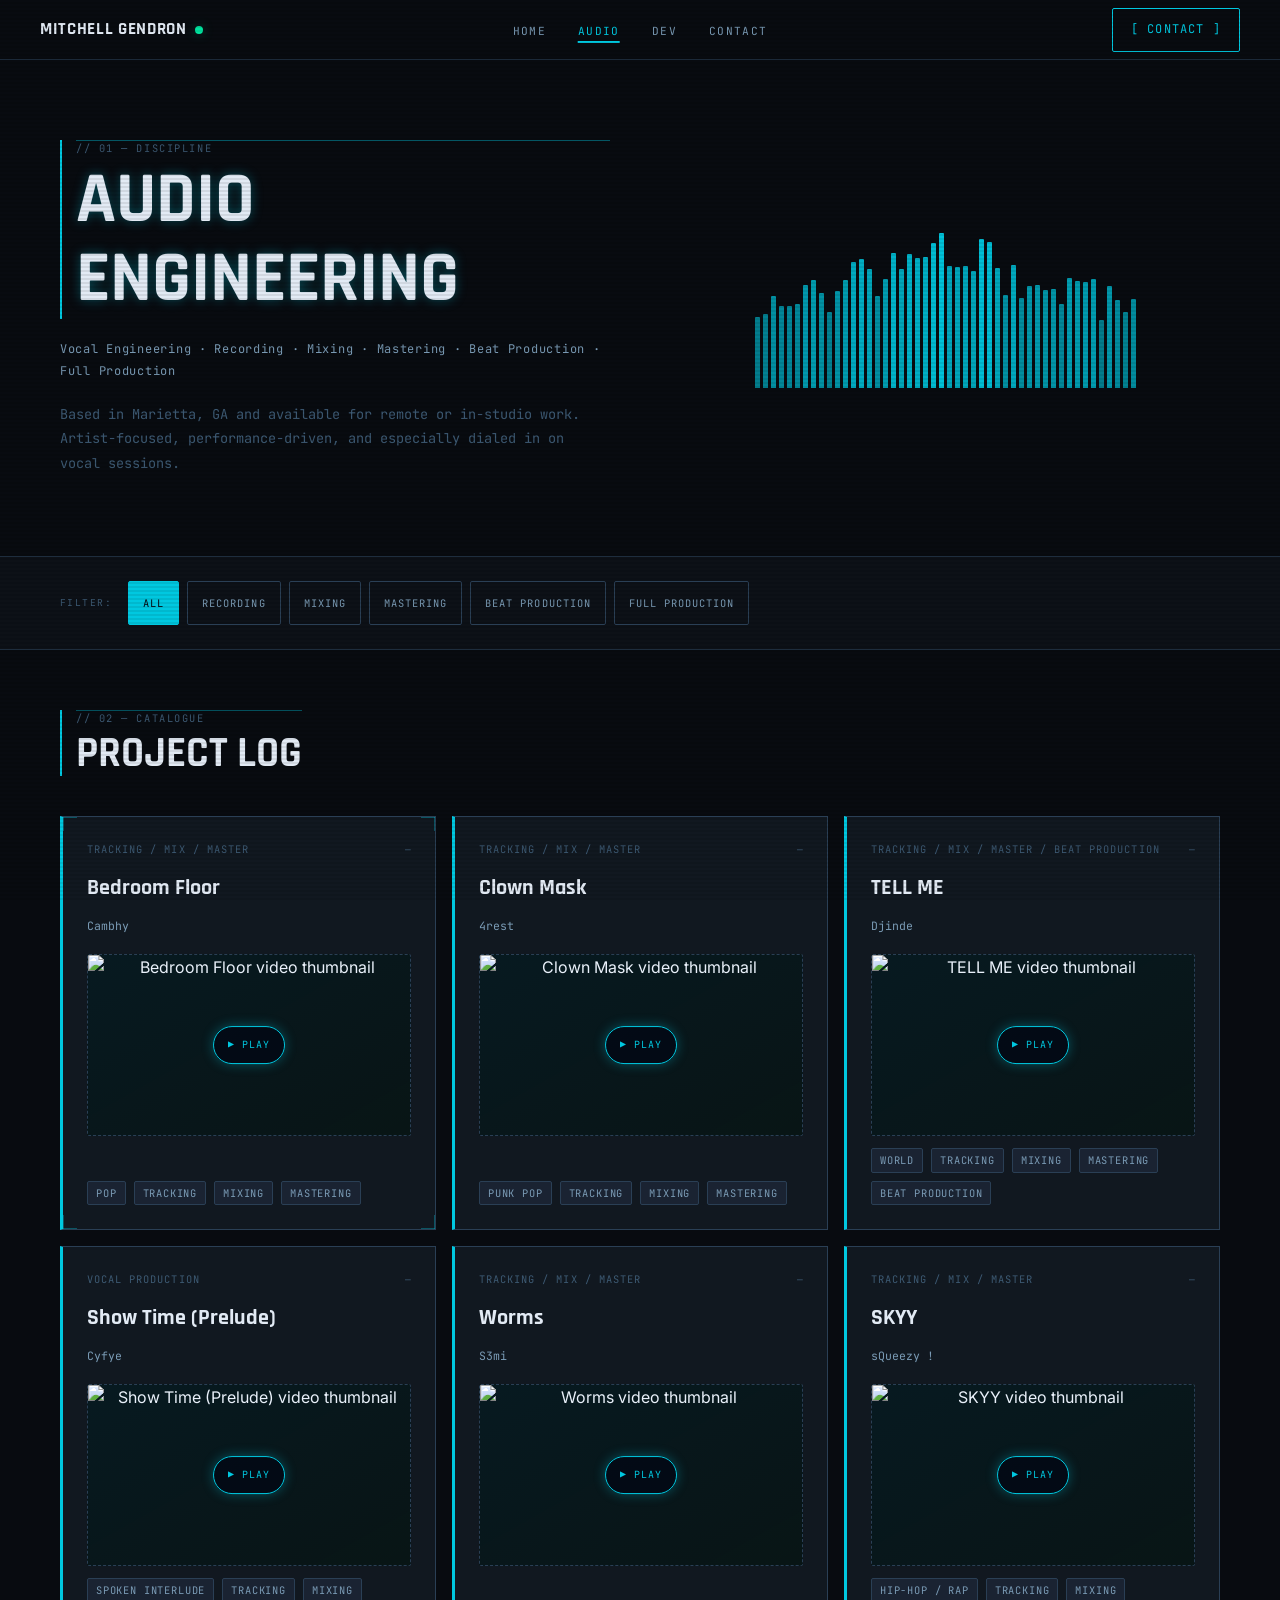
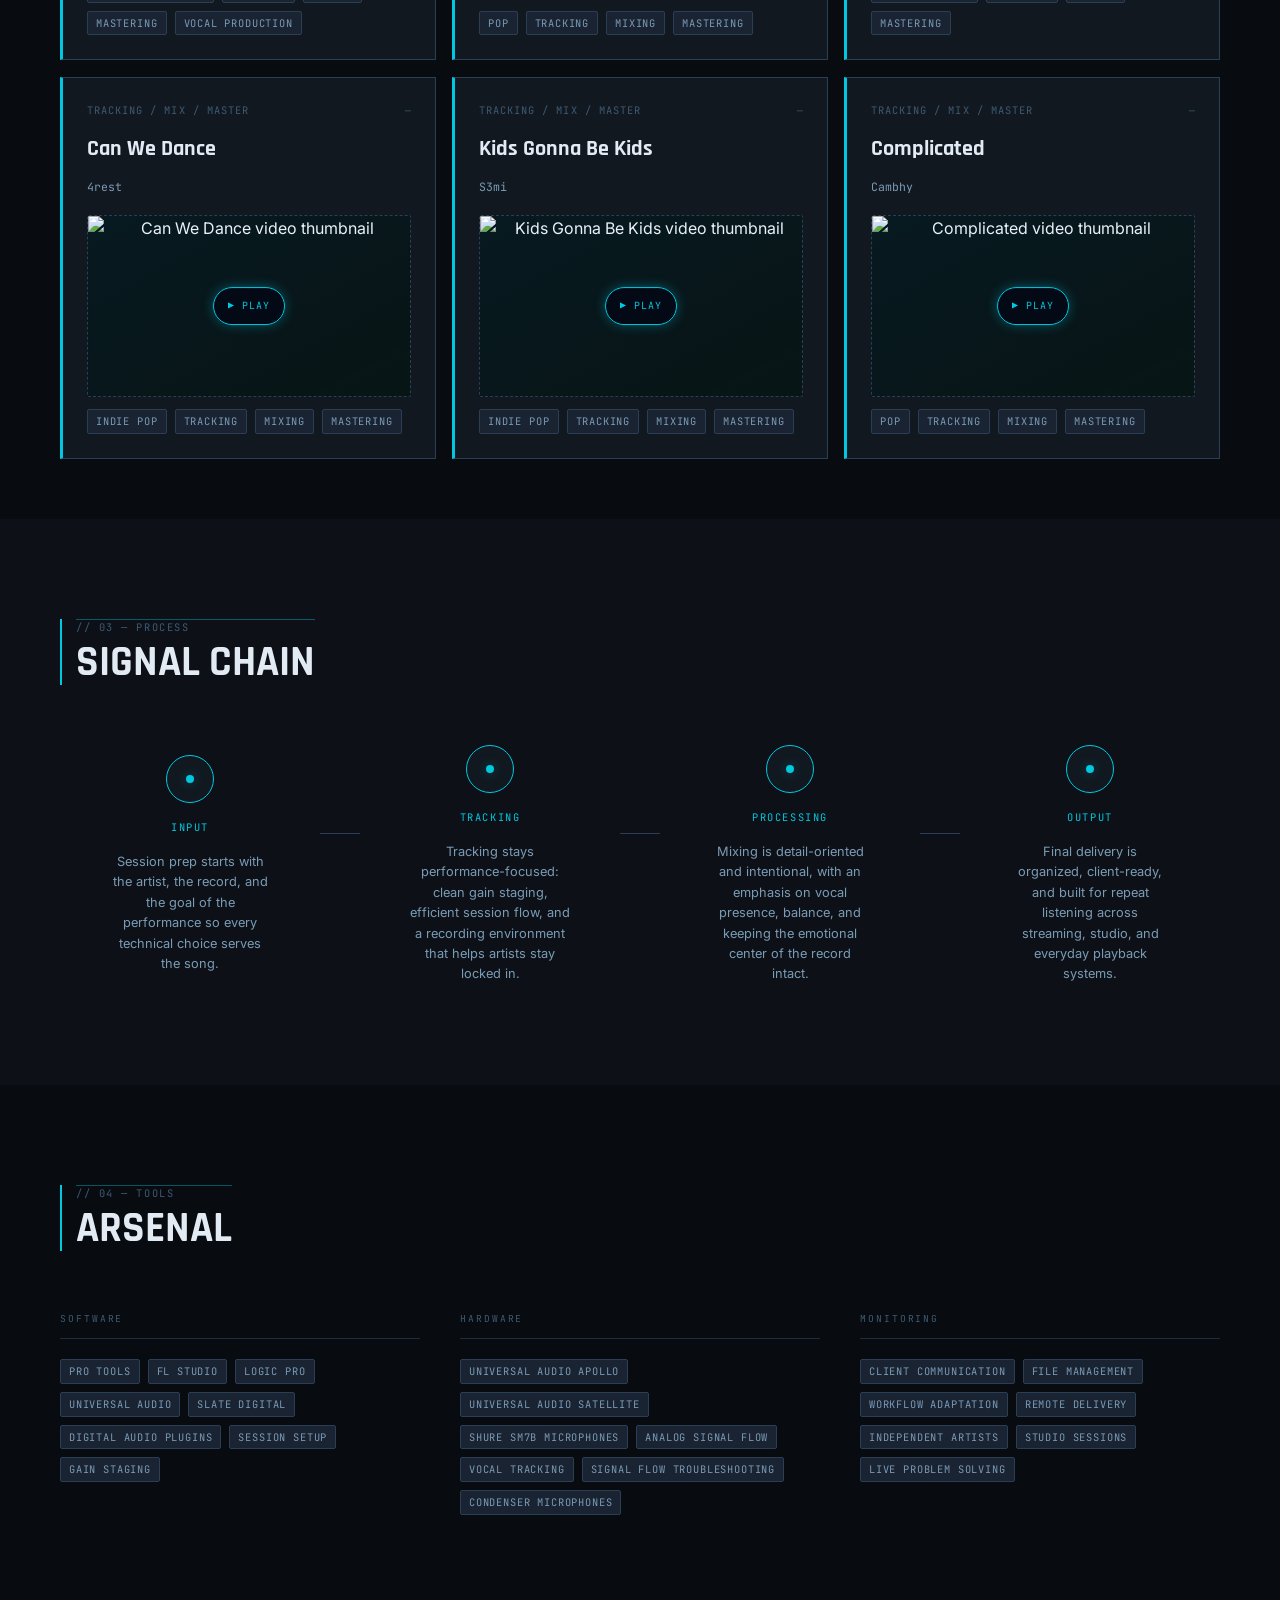
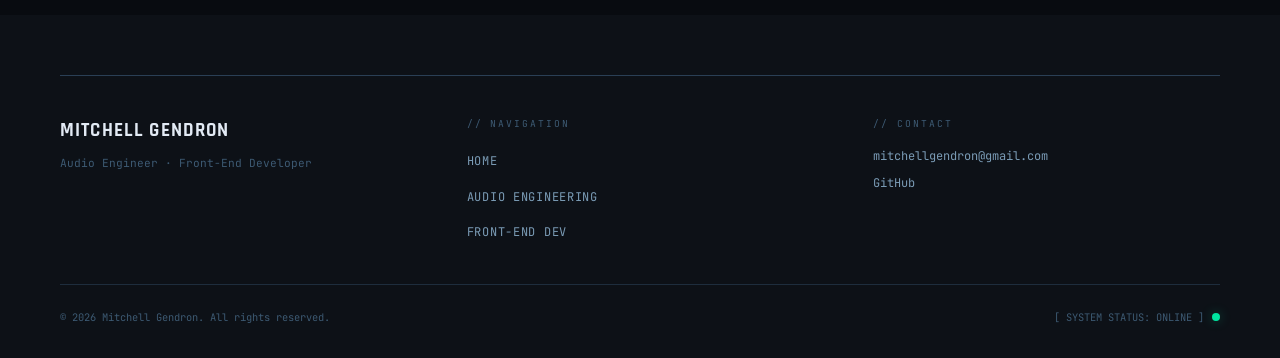
==== audio.html @ dd568cb3 "Add files via upload" ====
<!DOCTYPE html>
<html lang="en">
<head>
  <meta charset="UTF-8" />
  <meta name="viewport" content="width=device-width, initial-scale=1.0" />
  <meta name="description" content="Audio engineering work by Mitchell Gendron — vocal engineering, recording, mixing, mastering, beat production, and full production from Marietta, GA and remote." />
  <title>Audio Engineering — Mitchell Gendron</title>

  <link rel="icon" type="image/svg+xml" href="favicon.svg">
  <link rel="stylesheet" href="css/tokens.css" />
  <link rel="stylesheet" href="css/fx.css" />
  <link rel="stylesheet" href="css/motion.css" />
  <link rel="stylesheet" href="css/nav.css" />
  <link rel="stylesheet" href="css/audio.css" />
</head>
<body class="scanlines">

  <!-- =============================================
       NAVIGATION
  ============================================== -->
  <header>
    <nav class="site-nav" aria-label="Primary navigation">
      <a href="index.html" class="nav__brand" aria-label="Home">
        <span class="nav__brand-name">Mitchell Gendron</span>
        <span class="status-dot" aria-hidden="true"></span>
      </a>

      <ul class="nav__links" role="list">
        <li><a href="index.html">Home</a></li>
        <li><a href="audio.html">Audio</a></li>
        <li><a href="web.html">Dev</a></li>
        <li><a href="index.html#contact">Contact</a></li>
      </ul>

      <div class="nav__cta">
        <a href="index.html#contact" class="btn" aria-label="Contact me">[ Contact ]</a>
      </div>

      <button
        class="nav__hamburger"
        aria-label="Open navigation menu"
        aria-expanded="false"
        aria-controls="mobile-nav"
      >
        <span aria-hidden="true"></span>
        <span aria-hidden="true"></span>
        <span aria-hidden="true"></span>
      </button>
    </nav>

    <nav class="nav__mobile-overlay" id="mobile-nav" aria-label="Mobile navigation">
      <ul role="list">
        <li><a href="index.html">Home</a></li>
        <li><a href="audio.html">Audio</a></li>
        <li><a href="web.html">Dev</a></li>
        <li><a href="index.html#contact">Contact</a></li>
      </ul>
      <a href="index.html#contact" class="btn">[ Contact ]</a>
    </nav>
  </header>

  <main>
    <!-- =============================================
         PAGE HERO
    ============================================== -->
    <section class="audio-hero" aria-label="Audio Engineering page hero">
      <div class="audio-hero__title-block">
        <div class="hud-header reveal reveal--up">
          <span class="hud-header__label">// 01 — Discipline</span>
          <h1 class="hud-header__title glow-text" style="font-size: clamp(2.2rem, 6vw, 4.5rem);">AUDIO<br />ENGINEERING</h1>
        </div>
        <p class="audio-hero__subtitle reveal reveal--up">
          Vocal Engineering · Recording · Mixing · Mastering · Beat Production · Full Production
        </p>
        <p class="reveal reveal--up" style="font-size:0.85rem;color:var(--text-muted);font-family:var(--font-mono);line-height:1.8;">
          Based in Marietta, GA and available for remote or in-studio work.<br />
          Artist-focused, performance-driven, and especially dialed in on vocal sessions.
        </p>
      </div>

      <!-- Frequency spectrum visualization -->
      <div class="audio-hero__spectrum" aria-hidden="true" id="spectrum" role="presentation"></div>
    </section>

    <!-- =============================================
         FILTER BAR
    ============================================== -->
    <div class="filter-bar" role="toolbar" aria-label="Filter projects by category">
      <span class="filter-bar__label">Filter:</span>
      <button class="filter-btn active" data-filter="all" aria-pressed="true">All</button>
      <button class="filter-btn" data-filter="recording" aria-pressed="false">Recording</button>
      <button class="filter-btn" data-filter="mixing" aria-pressed="false">Mixing</button>
      <button class="filter-btn" data-filter="mastering" aria-pressed="false">Mastering</button>
      <button class="filter-btn" data-filter="beat-production" aria-pressed="false">Beat Production</button>
      <button class="filter-btn" data-filter="full-production" aria-pressed="false">Full Production</button>
    </div>

    <!-- =============================================
         PROJECT GRID
    ============================================== -->
    <section class="project-section" aria-labelledby="projects-heading">
      <div class="hud-header reveal reveal--up">
        <span class="hud-header__label">// 02 — Catalogue</span>
        <h2 class="hud-header__title" id="projects-heading" style="font-size: clamp(1.6rem, 4vw, 2.6rem);">PROJECT LOG</h2>
      </div>

      <div class="project-grid stagger" data-stagger-step="60" id="project-grid" aria-label="Projects">

        <article class="project-card bracket-corner reveal reveal--up" data-category="mixing" aria-label="Project: Bedroom Floor — tracking, mixing, mastering">
          <div class="project-card__top-row">
            <span class="project-card__title-mono">Tracking / Mix / Master</span>
            <span class="project-card__year">—</span>
          </div>
          <h3 class="project-card__name">Bedroom Floor</h3>
          <p style="font-family:var(--font-mono);font-size:0.72rem;color:var(--text-secondary);">Cambhy</p>
          <div class="project-card__embed" data-youtube-url="https://www.youtube.com/watch?v=BT-D-BBEozI&list=RDBT-D-BBEozI&start_radio=1">
            <div class="project-card__embed-frame" role="group" aria-label="YouTube embed placeholder for Bedroom Floor">
              <span class="project-card__embed-icon" aria-hidden="true">▶</span>
              <span class="project-card__embed-label">YouTube Embed Placeholder</span>
            </div>
          </div>
          <div class="project-card__bottom-row">
            <span class="badge">Pop</span>
            <span class="badge">Tracking</span>
            <span class="badge">Mixing</span>
            <span class="badge">Mastering</span>
          </div>
        </article>

        <article class="project-card reveal reveal--up" data-category="mixing" aria-label="Project: Clown Mask — tracking, mixing, mastering">
          <div class="project-card__top-row">
            <span class="project-card__title-mono">Tracking / Mix / Master</span>
            <span class="project-card__year">—</span>
          </div>
          <h3 class="project-card__name">Clown Mask</h3>
          <p style="font-family:var(--font-mono);font-size:0.72rem;color:var(--text-secondary);">4rest</p>
          <div class="project-card__embed" data-youtube-url="https://youtu.be/8PG-VkHTd0s?si=5f-7kbuw2nGzImSF">
            <div class="project-card__embed-frame" role="group" aria-label="YouTube embed placeholder for Clown Mask">
              <span class="project-card__embed-icon" aria-hidden="true">▶</span>
              <span class="project-card__embed-label">YouTube Embed Placeholder</span>
            </div>
          </div>
          <div class="project-card__bottom-row">
            <span class="badge">Punk Pop</span>
            <span class="badge">Tracking</span>
            <span class="badge">Mixing</span>
            <span class="badge">Mastering</span>
          </div>
        </article>

        <article class="project-card reveal reveal--up" data-category="beat-production" aria-label="Project: TELL ME — tracking, mixing, mastering, beat production">
          <div class="project-card__top-row">
            <span class="project-card__title-mono">Tracking / Mix / Master / Beat Production</span>
            <span class="project-card__year">—</span>
          </div>
          <h3 class="project-card__name">TELL ME</h3>
          <p style="font-family:var(--font-mono);font-size:0.72rem;color:var(--text-secondary);">Djinde</p>
          <div class="project-card__embed" data-youtube-url="https://www.youtube.com/watch?v=uaeCeXBSAOw&list=RDuaeCeXBSAOw&start_radio=1">
            <div class="project-card__embed-frame" role="group" aria-label="YouTube embed placeholder for TELL ME">
              <span class="project-card__embed-icon" aria-hidden="true">▶</span>
              <span class="project-card__embed-label">YouTube Embed Placeholder</span>
            </div>
          </div>
          <div class="project-card__bottom-row">
            <span class="badge">World</span>
            <span class="badge">Tracking</span>
            <span class="badge">Mixing</span>
            <span class="badge">Mastering</span>
            <span class="badge">Beat Production</span>
          </div>
        </article>

        <article class="project-card reveal reveal--up" data-category="full-production" aria-label="Project: Show Time (Prelude) — tracking, mixing, mastering, vocal production">
          <div class="project-card__top-row">
            <span class="project-card__title-mono">Vocal Production</span>
            <span class="project-card__year">—</span>
          </div>
          <h3 class="project-card__name">Show Time (Prelude)</h3>
          <p style="font-family:var(--font-mono);font-size:0.72rem;color:var(--text-secondary);">Cyfye</p>
          <div class="project-card__embed" data-youtube-url="https://www.youtube.com/watch?v=bdwxkup7JZw&list=RDbdwxkup7JZw&start_radio=1">
            <div class="project-card__embed-frame" role="group" aria-label="YouTube embed placeholder for Show Time Prelude">
              <span class="project-card__embed-icon" aria-hidden="true">▶</span>
              <span class="project-card__embed-label">YouTube Embed Placeholder</span>
            </div>
          </div>
          <div class="project-card__bottom-row">
            <span class="badge">Spoken Interlude</span>
            <span class="badge">Tracking</span>
            <span class="badge">Mixing</span>
            <span class="badge">Mastering</span>
            <span class="badge">Vocal Production</span>
          </div>
        </article>

        <article class="project-card reveal reveal--up" data-category="mixing" aria-label="Project: Worms — tracking, mixing, mastering">
          <div class="project-card__top-row">
            <span class="project-card__title-mono">Tracking / Mix / Master</span>
            <span class="project-card__year">—</span>
          </div>
          <h3 class="project-card__name">Worms</h3>
          <p style="font-family:var(--font-mono);font-size:0.72rem;color:var(--text-secondary);">S3mi</p>
          <div class="project-card__embed" data-youtube-url="https://www.youtube.com/watch?v=NNjHi8hMfSQ&list=RDNNjHi8hMfSQ&start_radio=1">
            <div class="project-card__embed-frame" role="group" aria-label="YouTube embed placeholder for Worms">
              <span class="project-card__embed-icon" aria-hidden="true">▶</span>
              <span class="project-card__embed-label">YouTube Embed Placeholder</span>
            </div>
          </div>
          <div class="project-card__bottom-row">
            <span class="badge">Pop</span>
            <span class="badge">Tracking</span>
            <span class="badge">Mixing</span>
            <span class="badge">Mastering</span>
          </div>
        </article>

        <article class="project-card reveal reveal--up" data-category="mixing" aria-label="Project: Joe Budden — tracking, mixing, mastering">
          <div class="project-card__top-row">
            <span class="project-card__title-mono">Tracking / Mix / Master</span>
            <span class="project-card__year">—</span>
          </div>
          <h3 class="project-card__name">SKYY</h3>
          <p style="font-family:var(--font-mono);font-size:0.72rem;color:var(--text-secondary);">sQueezy !</p>
          <div class="project-card__embed" data-youtube-url="https://www.youtube.com/watch?v=qmr47amtze0&list=OLAK5uy_mx8_axF74Ww3CP3eIbiUUSiQOsk5a7Dls&index=4">
            <div class="project-card__embed-frame" role="group" aria-label="YouTube embed placeholder for SKYY">
              <span class="project-card__embed-icon" aria-hidden="true">▶</span>
              <span class="project-card__embed-label">YouTube Embed Placeholder</span>
            </div>
          </div>
          <div class="project-card__bottom-row">
            <span class="badge">Hip-Hop / Rap</span>
            <span class="badge">Tracking</span>
            <span class="badge">Mixing</span>
            <span class="badge">Mastering</span>
          </div>
        </article>

        <article class="project-card reveal reveal--up" data-category="mixing" aria-label="Project: Can We Dance — tracking, mixing, mastering">
          <div class="project-card__top-row">
            <span class="project-card__title-mono">Tracking / Mix / Master</span>
            <span class="project-card__year">—</span>
          </div>
          <h3 class="project-card__name">Can We Dance</h3>
          <p style="font-family:var(--font-mono);font-size:0.72rem;color:var(--text-secondary);">4rest</p>
          <div class="project-card__embed" data-youtube-url="https://youtu.be/M1wGhV6OvoA?si=-p-9b0iOsPYb4L4g">
            <div class="project-card__embed-frame" role="group" aria-label="YouTube embed placeholder for Can We Dance">
              <span class="project-card__embed-icon" aria-hidden="true">▶</span>
              <span class="project-card__embed-label">YouTube Embed Placeholder</span>
            </div>
          </div>
          <div class="project-card__bottom-row">
            <span class="badge">Indie Pop</span>
            <span class="badge">Tracking</span>
            <span class="badge">Mixing</span>
            <span class="badge">Mastering</span>
          </div>
        </article>

        <article class="project-card reveal reveal--up" data-category="mixing" aria-label="Project: Kids Gonna Be Kids — tracking, mixing, mastering">
          <div class="project-card__top-row">
            <span class="project-card__title-mono">Tracking / Mix / Master</span>
            <span class="project-card__year">—</span>
          </div>
          <h3 class="project-card__name">Kids Gonna Be Kids</h3>
          <p style="font-family:var(--font-mono);font-size:0.72rem;color:var(--text-secondary);">S3mi</p>
          <div class="project-card__embed" data-youtube-url="https://www.youtube.com/watch?v=ivVa-pURP94&list=RDivVa-pURP94&start_radio=1">
            <div class="project-card__embed-frame" role="group" aria-label="YouTube embed placeholder for Kids Gonna Be Kids">
              <span class="project-card__embed-icon" aria-hidden="true">▶</span>
              <span class="project-card__embed-label">YouTube Embed Placeholder</span>
            </div>
          </div>
          <div class="project-card__bottom-row">
            <span class="badge">Indie Pop</span>
            <span class="badge">Tracking</span>
            <span class="badge">Mixing</span>
            <span class="badge">Mastering</span>
          </div>
        </article>

        <article class="project-card reveal reveal--up" data-category="mixing" aria-label="Project: Complicated — tracking, mixing, mastering">
          <div class="project-card__top-row">
            <span class="project-card__title-mono">Tracking / Mix / Master</span>
            <span class="project-card__year">—</span>
          </div>
          <h3 class="project-card__name">Complicated</h3>
          <p style="font-family:var(--font-mono);font-size:0.72rem;color:var(--text-secondary);">Cambhy</p>
          <div class="project-card__embed" data-youtube-url="https://www.youtube.com/watch?v=R79PnatQwzs&list=RDR79PnatQwzs&start_radio=1">
            <div class="project-card__embed-frame" role="group" aria-label="YouTube embed placeholder for Complicated">
              <span class="project-card__embed-icon" aria-hidden="true">▶</span>
              <span class="project-card__embed-label">YouTube Embed Placeholder</span>
            </div>
          </div>
          <div class="project-card__bottom-row">
            <span class="badge">Pop</span>
            <span class="badge">Tracking</span>
            <span class="badge">Mixing</span>
            <span class="badge">Mastering</span>
          </div>
        </article>

      </div>
    </section>

    <!-- =============================================
         SIGNAL CHAIN PROCESS
    ============================================== -->
    <section class="signal-chain" aria-labelledby="signal-heading">
      <div class="hud-header reveal reveal--up">
        <span class="hud-header__label">// 03 — Process</span>
        <h2 class="hud-header__title" id="signal-heading" style="font-size: clamp(1.6rem, 4vw, 2.6rem);">SIGNAL CHAIN</h2>
      </div>

      <div class="signal-flow stagger" data-stagger-step="100" role="list" aria-label="Engineering process steps">

        <div class="signal-node reveal reveal--up" role="listitem" aria-label="Step 1: Input">
          <div class="signal-node__dot" aria-hidden="true"></div>
          <p class="signal-node__label">Input</p>
          <p class="signal-node__desc">Session prep starts with the artist, the record, and the goal of the performance so every technical choice serves the song.</p>
        </div>

        <div class="signal-connector" aria-hidden="true"></div>

        <div class="signal-node reveal reveal--up" role="listitem" aria-label="Step 2: Tracking">
          <div class="signal-node__dot" aria-hidden="true"></div>
          <p class="signal-node__label">Tracking</p>
          <p class="signal-node__desc">Tracking stays performance-focused: clean gain staging, efficient session flow, and a recording environment that helps artists stay locked in.</p>
        </div>

        <div class="signal-connector" aria-hidden="true"></div>

        <div class="signal-node reveal reveal--up" role="listitem" aria-label="Step 3: Processing">
          <div class="signal-node__dot" aria-hidden="true"></div>
          <p class="signal-node__label">Processing</p>
          <p class="signal-node__desc">Mixing is detail-oriented and intentional, with an emphasis on vocal presence, balance, and keeping the emotional center of the record intact.</p>
        </div>

        <div class="signal-connector" aria-hidden="true"></div>

        <div class="signal-node reveal reveal--up" role="listitem" aria-label="Step 4: Output">
          <div class="signal-node__dot" aria-hidden="true"></div>
          <p class="signal-node__label">Output</p>
          <p class="signal-node__desc">Final delivery is organized, client-ready, and built for repeat listening across streaming, studio, and everyday playback systems.</p>
        </div>

      </div>
    </section>

    <!-- =============================================
         ARSENAL
    ============================================== -->
    <section class="arsenal grid-bg" aria-labelledby="arsenal-heading">
      <div class="hud-header reveal reveal--up">
        <span class="hud-header__label">// 04 — Tools</span>
        <h2 class="hud-header__title" id="arsenal-heading" style="font-size: clamp(1.6rem, 4vw, 2.6rem);">ARSENAL</h2>
      </div>

      <div class="arsenal__grid stagger" data-stagger-step="80">

        <div class="reveal reveal--up">
          <p class="arsenal__col-label">Software</p>
          <div class="arsenal__tags">
            <span class="badge">Pro Tools</span>
            <span class="badge">FL Studio</span>
            <span class="badge">Logic Pro</span>
            <span class="badge">Universal Audio</span>
            <span class="badge">Slate Digital</span>
            <span class="badge">Digital Audio Plugins</span>
            <span class="badge">Session Setup</span>
            <span class="badge">Gain Staging</span>
          </div>
        </div>

        <div class="reveal reveal--up">
          <p class="arsenal__col-label">Hardware</p>
          <div class="arsenal__tags">
            <span class="badge">Universal Audio Apollo</span>
            <span class="badge">Universal Audio Satellite</span>
            <span class="badge">Shure SM7b Microphones</span>
            <span class="badge">Analog Signal Flow</span>
            <span class="badge">Vocal Tracking</span>
            <span class="badge">Signal Flow Troubleshooting</span>
            <span class="badge">Condenser Microphones</span>
          </div>
        </div>

        <div class="reveal reveal--up">
          <p class="arsenal__col-label">Monitoring</p>
          <div class="arsenal__tags">
            <span class="badge">Client Communication</span>
            <span class="badge">File Management</span>
            <span class="badge">Workflow Adaptation</span>
            <span class="badge">Remote Delivery</span>
            <span class="badge">Independent Artists</span>
            <span class="badge">Studio Sessions</span>
            <span class="badge">Live Problem Solving</span>
          </div>
        </div>

      </div>
    </section>

    <!-- Footer -->
    <footer class="site-footer" aria-label="Site footer">
      <div class="data-line" role="separator" aria-hidden="true"></div>
      <div class="footer__grid" style="display:grid;grid-template-columns:1fr 1fr 1fr;gap:60px;margin:40px 0;">
        <div>
          <p class="footer__brand-name">Mitchell Gendron</p>
          <p class="footer__tagline">Audio Engineer · Front-End Developer</p>
        </div>
        <nav aria-label="Footer navigation">
          <p class="footer__nav-label">// Navigation</p>
          <ul class="footer__nav-links" role="list">
            <li><a href="index.html">Home</a></li>
            <li><a href="audio.html">Audio Engineering</a></li>
            <li><a href="web.html">Front-End Dev</a></li>
          </ul>
        </nav>
        <div>
          <p class="footer__contact-label">// Contact</p>
          <div class="footer__social-links">
            <a href="mailto:mitchellgendron@gmail.com" aria-label="Send email">mitchellgendron@gmail.com</a>
            <a href="https://github.com/yourusername" target="_blank" rel="noopener noreferrer" aria-label="GitHub (opens in new tab)">GitHub</a>
          </div>
        </div>
      </div>
      <div class="footer__bottom">
        <p class="footer__copy">&copy; 2026 Mitchell Gendron. All rights reserved.</p>
        <div class="footer__system-status">
          <span>[ SYSTEM STATUS: ONLINE ]</span>
          <span class="status-dot" aria-label="System online"></span>
        </div>
      </div>
    </footer>

  </main>

  <style>
    .sr-only{position:absolute;width:1px;height:1px;padding:0;margin:-1px;overflow:hidden;clip:rect(0,0,0,0);white-space:nowrap;border:0}
    /* Reuse footer styles from index */
    .site-footer{background:var(--bg-secondary);padding:60px 60px 32px;}
    .footer__brand-name{font-family:var(--font-display);font-weight:700;font-size:1.2rem;text-transform:uppercase;letter-spacing:.06em;color:var(--text-primary);margin-bottom:8px;}
    .footer__tagline{font-family:var(--font-mono);font-size:.7rem;color:var(--text-muted);}
    .footer__nav-label,.footer__contact-label{font-family:var(--font-mono);font-size:.6rem;letter-spacing:.2em;text-transform:uppercase;color:var(--text-muted);margin-bottom:16px;}
    .footer__nav-links{list-style:none;display:flex;flex-direction:column;gap:10px;}
    .footer__nav-links a{font-family:var(--font-mono);font-size:.75rem;letter-spacing:.06em;text-transform:uppercase;color:var(--text-secondary);text-decoration:none;transition:color var(--transition-fast);}
    .footer__nav-links a:hover{color:var(--accent-cyan);}
    .footer__social-links{display:flex;flex-direction:column;gap:8px;}
    .footer__social-links a{font-family:var(--font-mono);font-size:.75rem;color:var(--text-secondary);text-decoration:none;transition:color var(--transition-fast);}
    .footer__social-links a:hover{color:var(--accent-cyan);}
    .footer__bottom{display:flex;align-items:center;justify-content:space-between;padding-top:24px;border-top:1px solid var(--border-subtle);}
    .footer__copy{font-family:var(--font-mono);font-size:.65rem;color:var(--text-muted);}
    .footer__system-status{display:flex;align-items:center;gap:8px;font-family:var(--font-mono);font-size:.65rem;color:var(--text-muted);}
    @media(max-width:768px){.site-footer{padding:40px 20px 24px;}.footer__grid{grid-template-columns:1fr!important;gap:32px!important;}}
  </style>

  <script src="js/main.js"></script>
  <script src="js/audio-page.js"></script>
</body>
</html>
---- css/tokens.css ----
@import url('https://fonts.googleapis.com/css2?family=Rajdhani:wght@400;600;700&family=Inter:wght@400;500&family=JetBrains+Mono:wght@400;500&display=swap');

:root {
  /* Backgrounds */
  --bg-primary:     #080b10;
  --bg-secondary:   #0d1117;
  --bg-surface:     #111820;
  --bg-elevated:    #1a2332;

  /* Borders */
  --border-subtle:  #1e2d3d;
  --border-mid:     #2a3f55;
  --border-active:  #3d6b8c;

  /* Text */
  --text-primary:   #e2eaf4;
  --text-secondary: #7a9bb5;
  --text-muted:     #3d5a73;

  /* Accents */
  --accent-cyan:    #00c8e0;
  --accent-green:   #00e5a0;
  --accent-amber:   #f5a623;
  --accent-red:     #e05555;

  /* Glows */
  --glow-cyan:      0 0 12px rgba(0, 200, 224, 0.35);
  --glow-green:     0 0 12px rgba(0, 229, 160, 0.3);
  --glow-amber:     0 0 10px rgba(245, 166, 35, 0.3);

  /* Typography */
  --font-display:   'Rajdhani', sans-serif;
  --font-body:      'Inter', sans-serif;
  --font-mono:      'JetBrains Mono', monospace;

  /* Radii */
  --radius-sm:      2px;
  --radius-md:      4px;

  /* Transitions */
  --transition-fast: 120ms cubic-bezier(0.4, 0, 0.2, 1);
  --transition-med:  280ms cubic-bezier(0.4, 0, 0.2, 1);
}

*,
*::before,
*::after {
  box-sizing: border-box;
  margin: 0;
  padding: 0;
}

html {
  font-size: 16px;
  scroll-behavior: smooth;
}

body {
  background-color: var(--bg-primary);
  color: var(--text-primary);
  font-family: var(--font-body);
  line-height: 1.6;
  min-height: 100vh;
  overflow-x: hidden;
}

body.scanlines::before {
  content: '';
  position: fixed;
  inset: 0;
  pointer-events: none;
  z-index: 9999;
  background-image: repeating-linear-gradient(
    to bottom,
    transparent,
    transparent 2px,
    rgba(0, 0, 0, 0.08) 2px,
    rgba(0, 0, 0, 0.08) 4px
  );
}

a {
  color: var(--accent-cyan);
  text-decoration: none;
  transition: color var(--transition-fast);
}

a:hover {
  color: var(--text-primary);
}

:focus-visible {
  outline: 2px solid var(--accent-cyan);
  outline-offset: 3px;
}

img {
  max-width: 100%;
  display: block;
}
---- css/fx.css ----
/* ============================================================
   fx.css — Shared visual effect classes
   ============================================================ */

/* ----------------------------------------------------------
   Corner Bracket Frame
   ---------------------------------------------------------- */
.bracket-frame {
  position: relative;
}

.bracket-frame::before,
.bracket-frame::after {
  content: '';
  position: absolute;
  width: 16px;
  height: 16px;
  pointer-events: none;
  transition: border-color var(--transition-med), box-shadow var(--transition-med);
}

.bracket-frame::before {
  top: 0;
  left: 0;
  border-top: 1px solid rgba(0, 200, 224, 0.3);
  border-left: 1px solid rgba(0, 200, 224, 0.3);
}

.bracket-frame::after {
  top: 0;
  right: 0;
  border-top: 1px solid rgba(0, 200, 224, 0.3);
  border-right: 1px solid rgba(0, 200, 224, 0.3);
}

/* Inner bottom corners via a wrapper with extra pseudo-elements */
.bracket-frame .bracket-inner::before,
.bracket-frame .bracket-inner::after {
  content: '';
  position: absolute;
  width: 16px;
  height: 16px;
  pointer-events: none;
  transition: border-color var(--transition-med);
}

.bracket-frame .bracket-inner::before {
  bottom: 0;
  left: 0;
  border-bottom: 1px solid rgba(0, 200, 224, 0.3);
  border-left: 1px solid rgba(0, 200, 224, 0.3);
}

.bracket-frame .bracket-inner::after {
  bottom: 0;
  right: 0;
  border-bottom: 1px solid rgba(0, 200, 224, 0.3);
  border-right: 1px solid rgba(0, 200, 224, 0.3);
}

/* Self-contained bracket-frame using outline trick for all 4 corners */
.bracket-frame--full {
  position: relative;
}

.bracket-frame--full::before,
.bracket-frame--full::after {
  content: '';
  position: absolute;
  pointer-events: none;
  transition: opacity var(--transition-med);
}

/* Top-left + top-right corners via ::before */
.bracket-frame--full::before {
  top: 0;
  left: 0;
  right: 0;
  height: 16px;
  border-top: 1px solid rgba(0, 200, 224, 0.35);
  border-left: 1px solid rgba(0, 200, 224, 0.35);
  clip-path: polygon(0 0, 16px 0, 16px 100%, 100% 100%, 100% 0, calc(100% - 16px) 0, calc(100% - 16px) 100%, 0 100%);
}

/* Bottom-left + bottom-right corners via ::after */
.bracket-frame--full::after {
  bottom: 0;
  left: 0;
  right: 0;
  height: 16px;
  border-bottom: 1px solid rgba(0, 200, 224, 0.35);
  border-left: 1px solid rgba(0, 200, 224, 0.35);
  clip-path: polygon(0 0, 16px 0, 16px 100%, 100% 100%, 100% 0, calc(100% - 16px) 0, calc(100% - 16px) 100%, 0 100%);
}

.bracket-frame--full:hover::before,
.bracket-frame--full:hover::after {
  border-color: var(--accent-cyan);
}

/* Simplified 4-corner bracket using box-shadow technique */
.bracket-corner {
  position: relative;
  --bw: 1px;   /* border width */
  --bs: 14px;  /* bracket size */
  --bc: rgba(0, 200, 224, 0.35); /* bracket color */
}

.bracket-corner::before {
  content: '';
  position: absolute;
  inset: 0;
  pointer-events: none;
  background:
    linear-gradient(var(--bc), var(--bc)) top left / var(--bs) var(--bw) no-repeat,
    linear-gradient(var(--bc), var(--bc)) top left / var(--bw) var(--bs) no-repeat,
    linear-gradient(var(--bc), var(--bc)) top right / var(--bs) var(--bw) no-repeat,
    linear-gradient(var(--bc), var(--bc)) top right / var(--bw) var(--bs) no-repeat,
    linear-gradient(var(--bc), var(--bc)) bottom left / var(--bs) var(--bw) no-repeat,
    linear-gradient(var(--bc), var(--bc)) bottom left / var(--bw) var(--bs) no-repeat,
    linear-gradient(var(--bc), var(--bc)) bottom right / var(--bs) var(--bw) no-repeat,
    linear-gradient(var(--bc), var(--bc)) bottom right / var(--bw) var(--bs) no-repeat;
  transition: background var(--transition-med);
}

.bracket-corner:hover::before,
.bracket-corner.active::before {
  --bc: var(--accent-cyan);
}

/* ----------------------------------------------------------
   Glow Text
   ---------------------------------------------------------- */
.glow-text {
  text-shadow: var(--glow-cyan);
}

.glow-text--green {
  text-shadow: var(--glow-green);
}

.glow-text--amber {
  text-shadow: var(--glow-amber);
}

/* ----------------------------------------------------------
   Data Line (animated section divider)
   ---------------------------------------------------------- */
.data-line {
  position: relative;
  width: 100%;
  height: 1px;
  background: var(--border-mid);
  overflow: hidden;
}

.data-line::after {
  content: '';
  position: absolute;
  top: 0;
  left: -30%;
  width: 30%;
  height: 100%;
  background: linear-gradient(
    to right,
    transparent,
    var(--accent-cyan),
    transparent
  );
  animation: data-line-sweep 3s linear infinite;
}

@keyframes data-line-sweep {
  0%   { left: -30%; }
  100% { left: 110%; }
}

.data-line--label {
  display: flex;
  align-items: center;
  gap: 16px;
}

.data-line--label .data-line {
  flex: 1;
}

.data-line--label span {
  font-family: var(--font-mono);
  font-size: 0.65rem;
  color: var(--text-muted);
  white-space: nowrap;
  letter-spacing: 0.1em;
}

/* ----------------------------------------------------------
   Status Dot
   ---------------------------------------------------------- */
.status-dot {
  display: inline-block;
  width: 8px;
  height: 8px;
  border-radius: 50%;
  background-color: var(--accent-green);
  box-shadow: var(--glow-green);
  animation: status-pulse 2.4s ease-in-out infinite;
  flex-shrink: 0;
}

@keyframes status-pulse {
  0%, 100% { opacity: 1; box-shadow: var(--glow-green); }
  50%       { opacity: 0.5; box-shadow: none; }
}

/* ----------------------------------------------------------
   Grid Background
   ---------------------------------------------------------- */
.grid-bg {
  background-image:
    linear-gradient(var(--border-subtle) 1px, transparent 1px),
    linear-gradient(to right, var(--border-subtle) 1px, transparent 1px);
  background-size: 40px 40px;
}

/* ----------------------------------------------------------
   HUD Bracket Header
   ---------------------------------------------------------- */
.hud-header {
  display: inline-block;
  padding-left: 14px;
  border-left: 2px solid var(--accent-cyan);
  position: relative;
}

.hud-header::before {
  content: '';
  position: absolute;
  top: 0;
  left: 14px;
  right: 0;
  height: 1px;
  background: var(--accent-cyan);
  opacity: 0.4;
}

.hud-header__label {
  display: block;
  font-family: var(--font-mono);
  font-size: 0.65rem;
  color: var(--text-muted);
  letter-spacing: 0.15em;
  text-transform: uppercase;
  margin-bottom: 4px;
}

.hud-header__title {
  display: block;
  font-family: var(--font-display);
  font-weight: 700;
  line-height: 1.1;
  color: var(--text-primary);
}

/* ----------------------------------------------------------
   Badge / Tag
   ---------------------------------------------------------- */
.badge {
  display: inline-block;
  font-family: var(--font-mono);
  font-size: 0.65rem;
  letter-spacing: 0.08em;
  text-transform: uppercase;
  padding: 3px 8px;
  border: 1px solid var(--border-mid);
  background: var(--bg-elevated);
  color: var(--text-secondary);
  border-radius: var(--radius-sm);
  transition: border-color var(--transition-fast), color var(--transition-fast), box-shadow var(--transition-fast);
}

.badge:hover {
  border-color: var(--accent-cyan);
  color: var(--accent-cyan);
  box-shadow: var(--glow-cyan);
}

.badge--cyan {
  border-color: var(--accent-cyan);
  color: var(--accent-cyan);
}

.badge--green {
  border-color: var(--accent-green);
  color: var(--accent-green);
}

/* ----------------------------------------------------------
   Button
   ---------------------------------------------------------- */
.btn {
  display: inline-flex;
  align-items: center;
  gap: 6px;
  font-family: var(--font-mono);
  font-size: 0.75rem;
  letter-spacing: 0.1em;
  text-transform: uppercase;
  padding: 9px 18px;
  border: 1px solid var(--accent-cyan);
  color: var(--accent-cyan);
  background: transparent;
  border-radius: var(--radius-sm);
  cursor: pointer;
  transition:
    background var(--transition-fast),
    color var(--transition-fast),
    box-shadow var(--transition-fast);
  min-height: 44px;
}

.btn:hover,
.btn:focus-visible {
  background: var(--accent-cyan);
  color: var(--bg-primary);
  box-shadow: var(--glow-cyan);
}

.btn--ghost {
  border-color: var(--border-mid);
  color: var(--text-secondary);
}

.btn--ghost:hover {
  border-color: var(--accent-cyan);
  color: var(--accent-cyan);
  background: transparent;
  box-shadow: none;
}

.btn--green {
  border-color: var(--accent-green);
  color: var(--accent-green);
}

.btn--green:hover {
  background: var(--accent-green);
  color: var(--bg-primary);
  box-shadow: var(--glow-green);
}
---- css/motion.css ----
/* ============================================================
   motion.css — Reveal animations and motion system
   ============================================================ */

/* ----------------------------------------------------------
   Base reveal state
   ---------------------------------------------------------- */
.reveal {
  opacity: 0;
  transition:
    opacity 500ms cubic-bezier(0.25, 0.46, 0.45, 0.94),
    transform 500ms cubic-bezier(0.25, 0.46, 0.45, 0.94),
    clip-path 600ms cubic-bezier(0.25, 0.46, 0.45, 0.94);
  will-change: opacity, transform;
}

.reveal--up    { transform: translateY(24px); }
.reveal--left  { transform: translateX(-24px); }
.reveal--scale { transform: scale(0.96); }
.reveal--clip  { clip-path: inset(0 100% 0 0); opacity: 1; }

/* In-view state — JS adds this class */
.reveal.in-view {
  opacity: 1;
  transform: none;
}

.reveal--clip.in-view {
  clip-path: inset(0 0% 0 0);
}

/* ----------------------------------------------------------
   Stagger — JS sets --stagger-delay on each child
   ---------------------------------------------------------- */
.stagger > * {
  transition-delay: var(--stagger-delay, 0ms);
}

/* ----------------------------------------------------------
   Reduced motion overrides
   ---------------------------------------------------------- */
@media (prefers-reduced-motion: reduce) {
  .reveal,
  .reveal--up,
  .reveal--left,
  .reveal--scale,
  .reveal--clip {
    opacity: 1;
    transform: none;
    clip-path: none;
    transition-duration: 0ms;
  }

  .data-line::after {
    animation: none;
  }

  .status-dot {
    animation: none;
  }

  @keyframes data-line-sweep {
    0%, 100% { left: 0; }
  }

  @keyframes status-pulse {
    0%, 100% { opacity: 1; }
  }
}
---- css/nav.css ----
/* ============================================================
   nav.css — Shared top navigation
   ============================================================ */

.site-nav {
  position: fixed;
  top: 0;
  left: 0;
  right: 0;
  z-index: 1000;
  height: 60px;
  display: flex;
  align-items: center;
  padding: 0 40px;
  background: var(--bg-primary);
  border-bottom: 1px solid var(--border-subtle);
  transition:
    background var(--transition-med),
    backdrop-filter var(--transition-med);
}

.site-nav.scrolled {
  background: rgba(8, 11, 16, 0.9);
  backdrop-filter: blur(12px);
  -webkit-backdrop-filter: blur(12px);
}

/* Brand */
.nav__brand {
  display: flex;
  align-items: center;
  gap: 8px;
  text-decoration: none;
}

.nav__brand-name {
  font-family: var(--font-display);
  font-weight: 700;
  font-size: 1.05rem;
  color: var(--text-primary);
  letter-spacing: 0.04em;
  text-transform: uppercase;
}

/* Center links */
.nav__links {
  display: flex;
  align-items: center;
  gap: 32px;
  list-style: none;
  position: absolute;
  left: 50%;
  transform: translateX(-50%);
}

.nav__links a {
  font-family: var(--font-mono);
  font-size: 0.7rem;
  letter-spacing: 0.12em;
  text-transform: uppercase;
  color: var(--text-secondary);
  text-decoration: none;
  padding-bottom: 3px;
  border-bottom: 2px solid transparent;
  transition:
    color var(--transition-fast),
    border-color var(--transition-fast);
}

.nav__links a:hover {
  color: var(--text-primary);
}

.nav__links a.active {
  color: var(--accent-cyan);
  border-bottom-color: var(--accent-cyan);
}

/* Right CTA */
.nav__cta {
  margin-left: auto;
}

/* Hamburger (mobile) */
.nav__hamburger {
  display: none;
  flex-direction: column;
  gap: 5px;
  background: none;
  border: none;
  cursor: pointer;
  padding: 8px;
  margin-left: auto;
  min-height: 44px;
  min-width: 44px;
  align-items: center;
  justify-content: center;
}

.nav__hamburger span {
  display: block;
  width: 22px;
  height: 1px;
  background: var(--text-primary);
  transition: transform var(--transition-fast), opacity var(--transition-fast);
}

.nav__hamburger[aria-expanded="true"] span:nth-child(1) {
  transform: translateY(6px) rotate(45deg);
}

.nav__hamburger[aria-expanded="true"] span:nth-child(2) {
  opacity: 0;
}

.nav__hamburger[aria-expanded="true"] span:nth-child(3) {
  transform: translateY(-6px) rotate(-45deg);
}

/* Mobile overlay */
.nav__mobile-overlay {
  display: none;
  position: fixed;
  inset: 0;
  background: var(--bg-primary);
  z-index: 999;
  flex-direction: column;
  align-items: center;
  justify-content: center;
  gap: 40px;
  opacity: 0;
  transition: opacity var(--transition-med);
}

.nav__mobile-overlay.open {
  opacity: 1;
}

.nav__mobile-overlay ul {
  list-style: none;
  display: flex;
  flex-direction: column;
  align-items: center;
  gap: 32px;
}

.nav__mobile-overlay a {
  font-family: var(--font-display);
  font-size: 2rem;
  font-weight: 700;
  letter-spacing: 0.06em;
  text-transform: uppercase;
  color: var(--text-primary);
  text-decoration: none;
  transition: color var(--transition-fast);
}

.nav__mobile-overlay a:hover,
.nav__mobile-overlay a.active {
  color: var(--accent-cyan);
}

@media (max-width: 768px) {
  .site-nav {
    padding: 0 20px;
  }

  .nav__links,
  .nav__cta {
    display: none;
  }

  .nav__hamburger {
    display: flex;
  }

  .nav__mobile-overlay {
    display: flex;
  }
}
---- css/audio.css ----
/* ============================================================
   audio.css — Audio Engineering page layout
   ============================================================ */

main { padding-top: 60px; }

/* ----------------------------------------------------------
   Page Hero
   ---------------------------------------------------------- */
.audio-hero {
  display: grid;
  grid-template-columns: 1fr 1fr;
  gap: 60px;
  align-items: center;
  min-height: 420px;
  padding: 80px 60px;
  background: var(--bg-primary);
  border-bottom: 1px solid var(--border-subtle);
}

.audio-hero__title-block { display: flex; flex-direction: column; gap: 20px; }

.audio-hero__subtitle {
  font-family: var(--font-mono);
  font-size: 0.75rem;
  color: var(--text-secondary);
  letter-spacing: 0.06em;
  line-height: 1.8;
}

/* Frequency Spectrum SVG */
.audio-hero__spectrum {
  display: flex;
  align-items: flex-end;
  gap: 3px;
  height: 160px;
  padding: 0 8px;
  justify-content: center;
}

.spectrum-bar {
  width: 5px;
  border-radius: 1px 1px 0 0;
  background: var(--accent-cyan);
  transform: scaleY(0);
  transform-origin: bottom;
  transition: transform 800ms cubic-bezier(0.25, 0.46, 0.45, 0.94);
}

.spectrum-bar.animate {
  transform: scaleY(1);
}

/* ----------------------------------------------------------
   Filter Bar
   ---------------------------------------------------------- */
.filter-bar {
  padding: 24px 60px;
  background: var(--bg-secondary);
  border-bottom: 1px solid var(--border-subtle);
  display: flex;
  align-items: center;
  gap: 8px;
  flex-wrap: wrap;
}

.filter-bar__label {
  font-family: var(--font-mono);
  font-size: 0.6rem;
  letter-spacing: 0.15em;
  text-transform: uppercase;
  color: var(--text-muted);
  margin-right: 8px;
}

.filter-btn {
  font-family: var(--font-mono);
  font-size: 0.65rem;
  letter-spacing: 0.1em;
  text-transform: uppercase;
  padding: 6px 14px;
  border: 1px solid var(--border-mid);
  background: transparent;
  color: var(--text-secondary);
  cursor: pointer;
  border-radius: var(--radius-sm);
  transition:
    background var(--transition-fast),
    color var(--transition-fast),
    border-color var(--transition-fast);
  min-height: 44px;
}

.filter-btn:hover {
  border-color: var(--accent-cyan);
  color: var(--accent-cyan);
}

.filter-btn.active {
  background: var(--accent-cyan);
  border-color: var(--accent-cyan);
  color: var(--bg-primary);
}

/* ----------------------------------------------------------
   Project Grid
   ---------------------------------------------------------- */
.project-section {
  padding: 60px;
  background: var(--bg-primary);
}

.project-grid {
  display: grid;
  grid-template-columns: repeat(3, 1fr);
  gap: 16px;
  margin-top: 40px;
}

/* Wide cards span 2 columns */
.project-card--wide { grid-column: span 2; }

.project-card {
  background: var(--bg-surface);
  border: 1px solid var(--border-mid);
  border-left: 3px solid var(--accent-cyan);
  padding: 24px;
  display: flex;
  flex-direction: column;
  gap: 12px;
  transition:
    background var(--transition-fast),
    border-left-color var(--transition-fast),
    box-shadow var(--transition-fast);
  position: relative;
}

.project-card:hover {
  background: var(--bg-elevated);
  box-shadow: inset 3px 0 12px rgba(0, 200, 224, 0.08);
}

.project-card__top-row {
  display: flex;
  align-items: baseline;
  justify-content: space-between;
}

.project-card__title-mono {
  font-family: var(--font-mono);
  font-size: 0.65rem;
  letter-spacing: 0.1em;
  text-transform: uppercase;
  color: var(--text-muted);
  transition: color var(--transition-fast);
}

.project-card:hover .project-card__title-mono { color: var(--accent-cyan); }

.project-card__year {
  font-family: var(--font-mono);
  font-size: 0.6rem;
  color: var(--text-muted);
}

.project-card__name {
  font-family: var(--font-display);
  font-weight: 700;
  font-size: 1.4rem;
  color: var(--text-primary);
  transition: color var(--transition-fast);
}

.project-card:hover .project-card__name { color: var(--accent-cyan); }

.project-card__embed {
  margin-top: 6px;
}

.project-card__embed-frame {
  aspect-ratio: 16 / 9;
  width: 100%;
  border: 1px dashed var(--border-mid);
  border-radius: var(--radius-sm);
  background:
    linear-gradient(to bottom right, rgba(0, 200, 224, 0.08), rgba(0, 255, 153, 0.04)),
    var(--bg-primary);
  display: flex;
  flex-direction: column;
  align-items: center;
  justify-content: center;
  gap: 8px;
  text-align: center;
  padding: 10px;
}

.project-card__embed-frame--active {
  padding: 0;
  overflow: hidden;
  border-style: solid;
}

.project-card__embed-frame--ready {
  padding: 0;
  overflow: hidden;
}

.project-card__embed-trigger {
  all: unset;
  width: 100%;
  height: 100%;
  cursor: pointer;
  position: relative;
  display: block;
}

.project-card__embed-trigger:focus-visible {
  outline: 2px solid var(--accent-cyan);
  outline-offset: -2px;
}

.project-card__thumb {
  width: 100%;
  height: 100%;
  object-fit: cover;
  display: block;
  filter: saturate(0.88) contrast(1.06);
  transition: transform var(--transition-med), filter var(--transition-med);
}

.project-card__embed-trigger:hover .project-card__thumb,
.project-card__embed-trigger:focus-visible .project-card__thumb {
  transform: scale(1.02);
  filter: saturate(1) contrast(1.12);
}

.project-card__play-badge {
  position: absolute;
  left: 50%;
  top: 50%;
  transform: translate(-50%, -50%);
  font-family: var(--font-mono);
  font-size: 0.62rem;
  letter-spacing: 0.1em;
  text-transform: uppercase;
  padding: 10px 14px;
  border-radius: 999px;
  border: 1px solid var(--accent-cyan);
  background: rgba(2, 6, 20, 0.72);
  color: var(--accent-cyan);
  box-shadow: var(--glow-cyan);
}

.project-card__iframe {
  width: 100%;
  height: 100%;
  border: 0;
  display: block;
}

.project-card__embed-icon {
  width: 36px;
  height: 26px;
  border: 1px solid var(--accent-cyan);
  border-radius: 6px;
  display: inline-flex;
  align-items: center;
  justify-content: center;
  color: var(--accent-cyan);
  font-size: 0.8rem;
  box-shadow: var(--glow-cyan);
}

.project-card__embed-label {
  font-family: var(--font-mono);
  font-size: 0.62rem;
  letter-spacing: 0.1em;
  text-transform: uppercase;
  color: var(--text-secondary);
}

.project-card__bottom-row {
  display: flex;
  gap: 8px;
  flex-wrap: wrap;
  margin-top: auto;
}

/* Filter hide state */
.project-card[data-hidden="true"] {
  opacity: 0.15;
  pointer-events: none;
  transition: opacity var(--transition-med);
}

/* ----------------------------------------------------------
   Signal Chain Section
   ---------------------------------------------------------- */
.signal-chain {
  padding: 100px 60px;
  background: var(--bg-secondary);
}

.signal-flow {
  display: flex;
  align-items: center;
  gap: 0;
  margin-top: 60px;
  position: relative;
}

.signal-node {
  display: flex;
  flex-direction: column;
  align-items: center;
  gap: 16px;
  flex: 1;
}

.signal-node__dot {
  width: 48px;
  height: 48px;
  border: 1px solid var(--accent-cyan);
  border-radius: 50%;
  display: flex;
  align-items: center;
  justify-content: center;
  background: var(--bg-surface);
  position: relative;
  z-index: 1;
}

.signal-node__dot::after {
  content: '';
  width: 8px;
  height: 8px;
  border-radius: 50%;
  background: var(--accent-cyan);
  box-shadow: var(--glow-cyan);
}

.signal-node__label {
  font-family: var(--font-mono);
  font-size: 0.65rem;
  letter-spacing: 0.15em;
  text-transform: uppercase;
  color: var(--accent-cyan);
}

.signal-node__desc {
  font-size: 0.8rem;
  color: var(--text-secondary);
  text-align: center;
  max-width: 160px;
  line-height: 1.6;
}

/* Connecting lines between nodes */
.signal-connector {
  flex: 0 0 40px;
  height: 1px;
  background: var(--border-mid);
  position: relative;
  overflow: hidden;
  align-self: center;
  margin-bottom: 64px; /* align with dots */
}

.signal-connector::after {
  content: '';
  position: absolute;
  top: 0;
  left: -100%;
  width: 100%;
  height: 100%;
  background: linear-gradient(to right, transparent, var(--accent-cyan), transparent);
  animation: signal-travel 2.4s linear infinite;
}

@keyframes signal-travel {
  0%   { left: -100%; }
  100% { left: 100%; }
}

/* ----------------------------------------------------------
   Arsenal Section
   ---------------------------------------------------------- */
.arsenal {
  padding: 100px 60px;
  background: var(--bg-primary);
}

.arsenal__grid {
  display: grid;
  grid-template-columns: repeat(3, 1fr);
  gap: 40px;
  margin-top: 60px;
}

.arsenal__col-label {
  font-family: var(--font-mono);
  font-size: 0.6rem;
  letter-spacing: 0.2em;
  text-transform: uppercase;
  color: var(--text-muted);
  margin-bottom: 20px;
  padding-bottom: 12px;
  border-bottom: 1px solid var(--border-subtle);
}

.arsenal__tags {
  display: flex;
  flex-wrap: wrap;
  gap: 8px;
}

/* ----------------------------------------------------------
   Responsive
   ---------------------------------------------------------- */
@media (max-width: 1024px) {
  .audio-hero { grid-template-columns: 1fr; padding: 60px 40px; }
  .audio-hero__spectrum { display: none; }
  .project-section { padding: 60px 40px; }
  .project-grid { grid-template-columns: repeat(2, 1fr); }
  .project-card--wide { grid-column: span 1; }
  .signal-chain { padding: 80px 40px; }
  .arsenal { padding: 80px 40px; }
  .arsenal__grid { grid-template-columns: 1fr; gap: 32px; }
  .filter-bar { padding: 20px 40px; }
}

@media (max-width: 768px) {
  .audio-hero { padding: 40px 20px; }
  .project-section { padding: 40px 20px; }
  .project-grid { grid-template-columns: 1fr; }
  .signal-flow {
    flex-direction: column;
    gap: 32px;
  }
  .signal-connector {
    width: 1px;
    height: 32px;
    flex: 0 0 32px;
    margin-bottom: 0;
    margin-right: 60px;
  }
  @keyframes signal-travel {
    0%   { top: -100%; left: 0; }
    100% { top: 100%; left: 0; }
  }
  .signal-connector::after {
    top: -100%;
    left: 0;
    width: 100%;
    height: 100%;
    background: linear-gradient(to bottom, transparent, var(--accent-cyan), transparent);
  }
  .arsenal { padding: 60px 20px; }
  .filter-bar { padding: 16px 20px; }
}
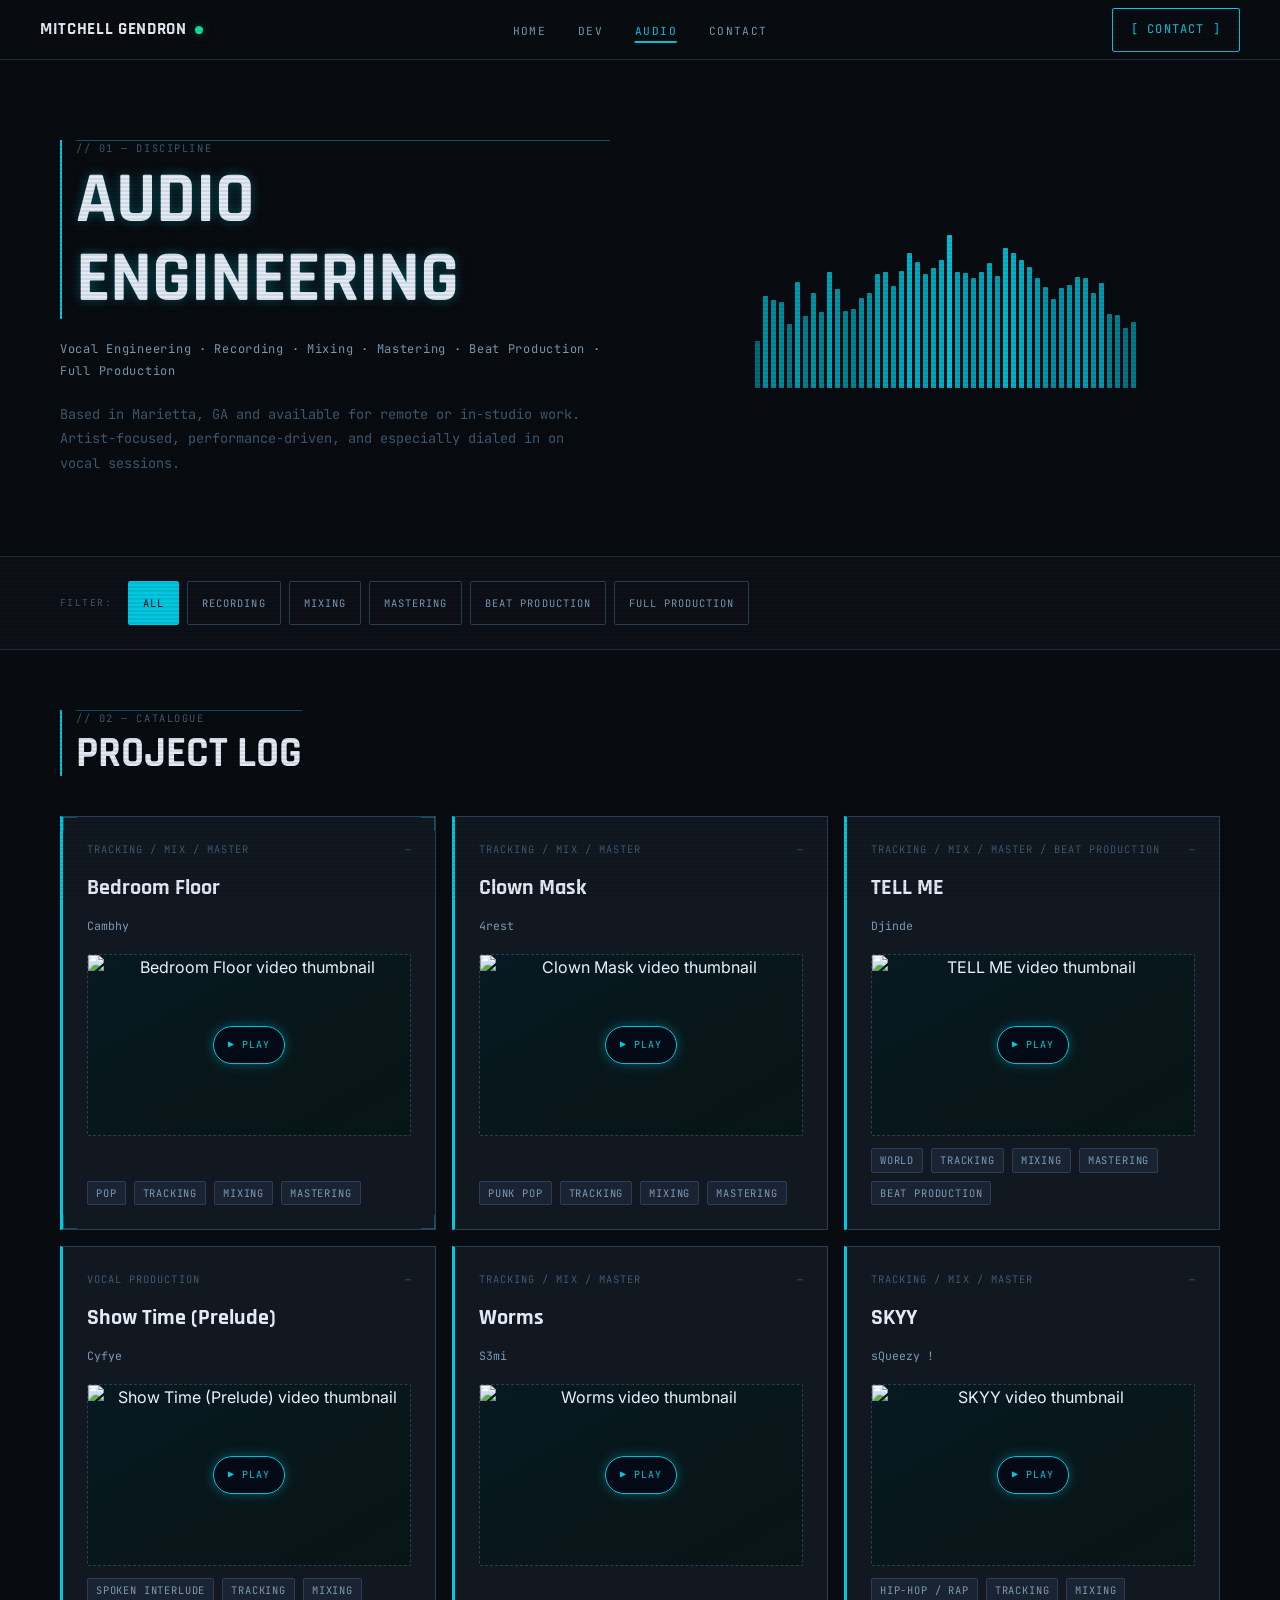
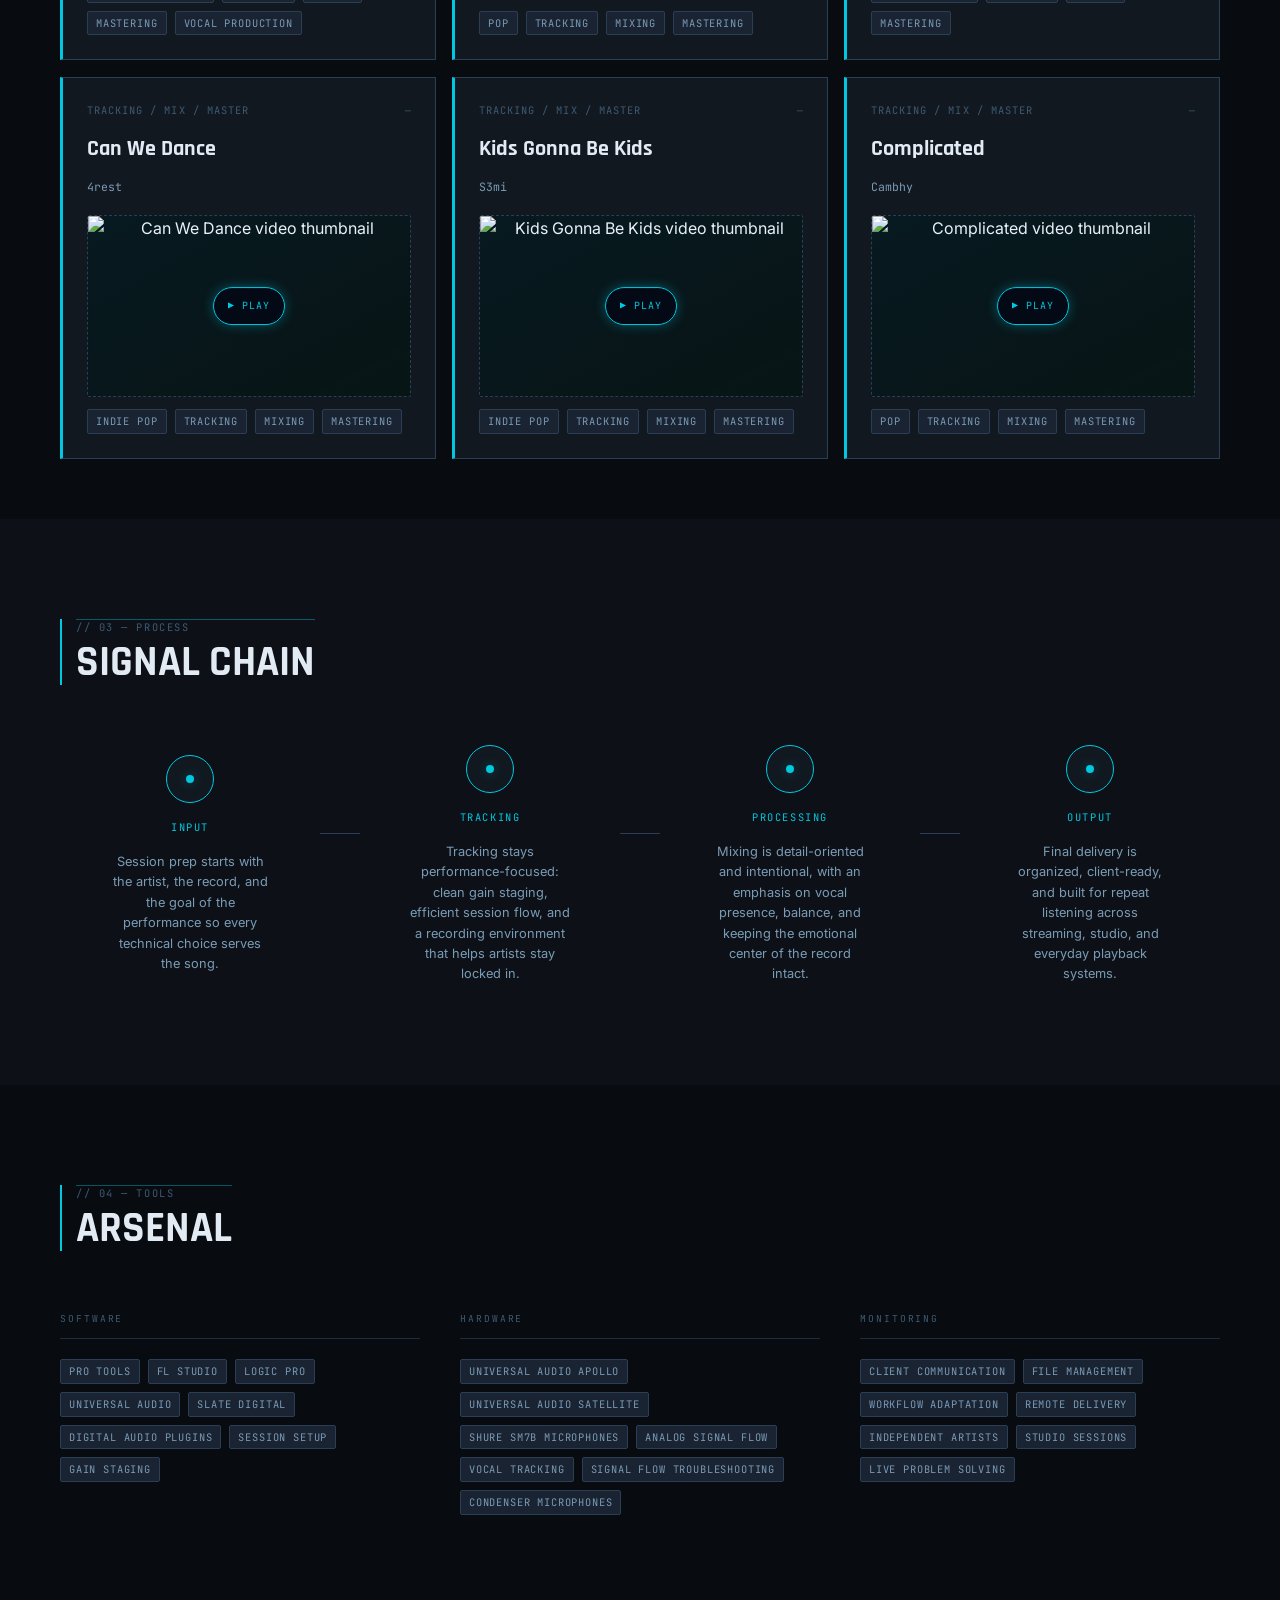
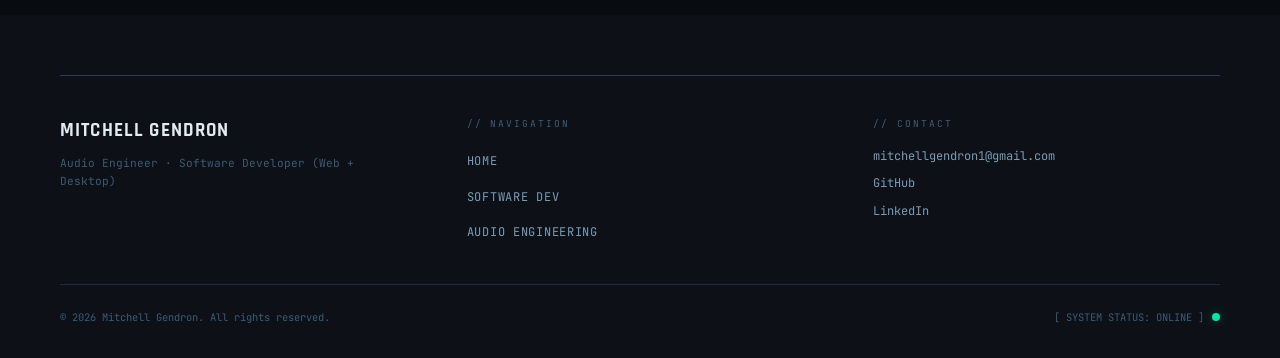
==== commit 71d0e53c: "Update print statement from 'Hello' to 'Goodbye'" ====
--- a/audio.html
+++ b/audio.html
@@ -27,8 +27,8 @@
 
       <ul class="nav__links" role="list">
         <li><a href="index.html">Home</a></li>
+        <li><a href="web.html">Dev</a></li>
         <li><a href="audio.html">Audio</a></li>
-        <li><a href="web.html">Dev</a></li>
         <li><a href="index.html#contact">Contact</a></li>
       </ul>
 
@@ -51,8 +51,8 @@
     <nav class="nav__mobile-overlay" id="mobile-nav" aria-label="Mobile navigation">
       <ul role="list">
         <li><a href="index.html">Home</a></li>
+        <li><a href="web.html">Dev</a></li>
         <li><a href="audio.html">Audio</a></li>
-        <li><a href="web.html">Dev</a></li>
         <li><a href="index.html#contact">Contact</a></li>
       </ul>
       <a href="index.html#contact" class="btn">[ Contact ]</a>
@@ -404,21 +404,22 @@
       <div class="footer__grid" style="display:grid;grid-template-columns:1fr 1fr 1fr;gap:60px;margin:40px 0;">
         <div>
           <p class="footer__brand-name">Mitchell Gendron</p>
-          <p class="footer__tagline">Audio Engineer · Front-End Developer</p>
+          <p class="footer__tagline">Audio Engineer · Software Developer (Web + Desktop)</p>
         </div>
         <nav aria-label="Footer navigation">
           <p class="footer__nav-label">// Navigation</p>
           <ul class="footer__nav-links" role="list">
             <li><a href="index.html">Home</a></li>
+            <li><a href="web.html">Software Dev</a></li>
             <li><a href="audio.html">Audio Engineering</a></li>
-            <li><a href="web.html">Front-End Dev</a></li>
           </ul>
         </nav>
         <div>
           <p class="footer__contact-label">// Contact</p>
           <div class="footer__social-links">
-            <a href="mailto:mitchellgendron@gmail.com" aria-label="Send email">mitchellgendron@gmail.com</a>
-            <a href="https://github.com/yourusername" target="_blank" rel="noopener noreferrer" aria-label="GitHub (opens in new tab)">GitHub</a>
+            <a href="mailto:mitchellgendron1@gmail.com" aria-label="Send email">mitchellgendron1@gmail.com</a>
+            <a href="https://github.com/fosixty" target="_blank" rel="noopener noreferrer" aria-label="GitHub (opens in new tab)">GitHub</a>
+            <a href="https://www.linkedin.com/in/mitchell-gendron-a64162254" target="_blank" rel="noopener noreferrer" aria-label="LinkedIn (opens in new tab)">LinkedIn</a>
           </div>
         </div>
       </div>
--- a/css/audio.css
+++ b/css/audio.css
@@ -442,7 +442,7 @@
     height: 32px;
     flex: 0 0 32px;
     margin-bottom: 0;
-    margin-right: 60px;
+    margin-right: 0;
   }
   @keyframes signal-travel {
     0%   { top: -100%; left: 0; }
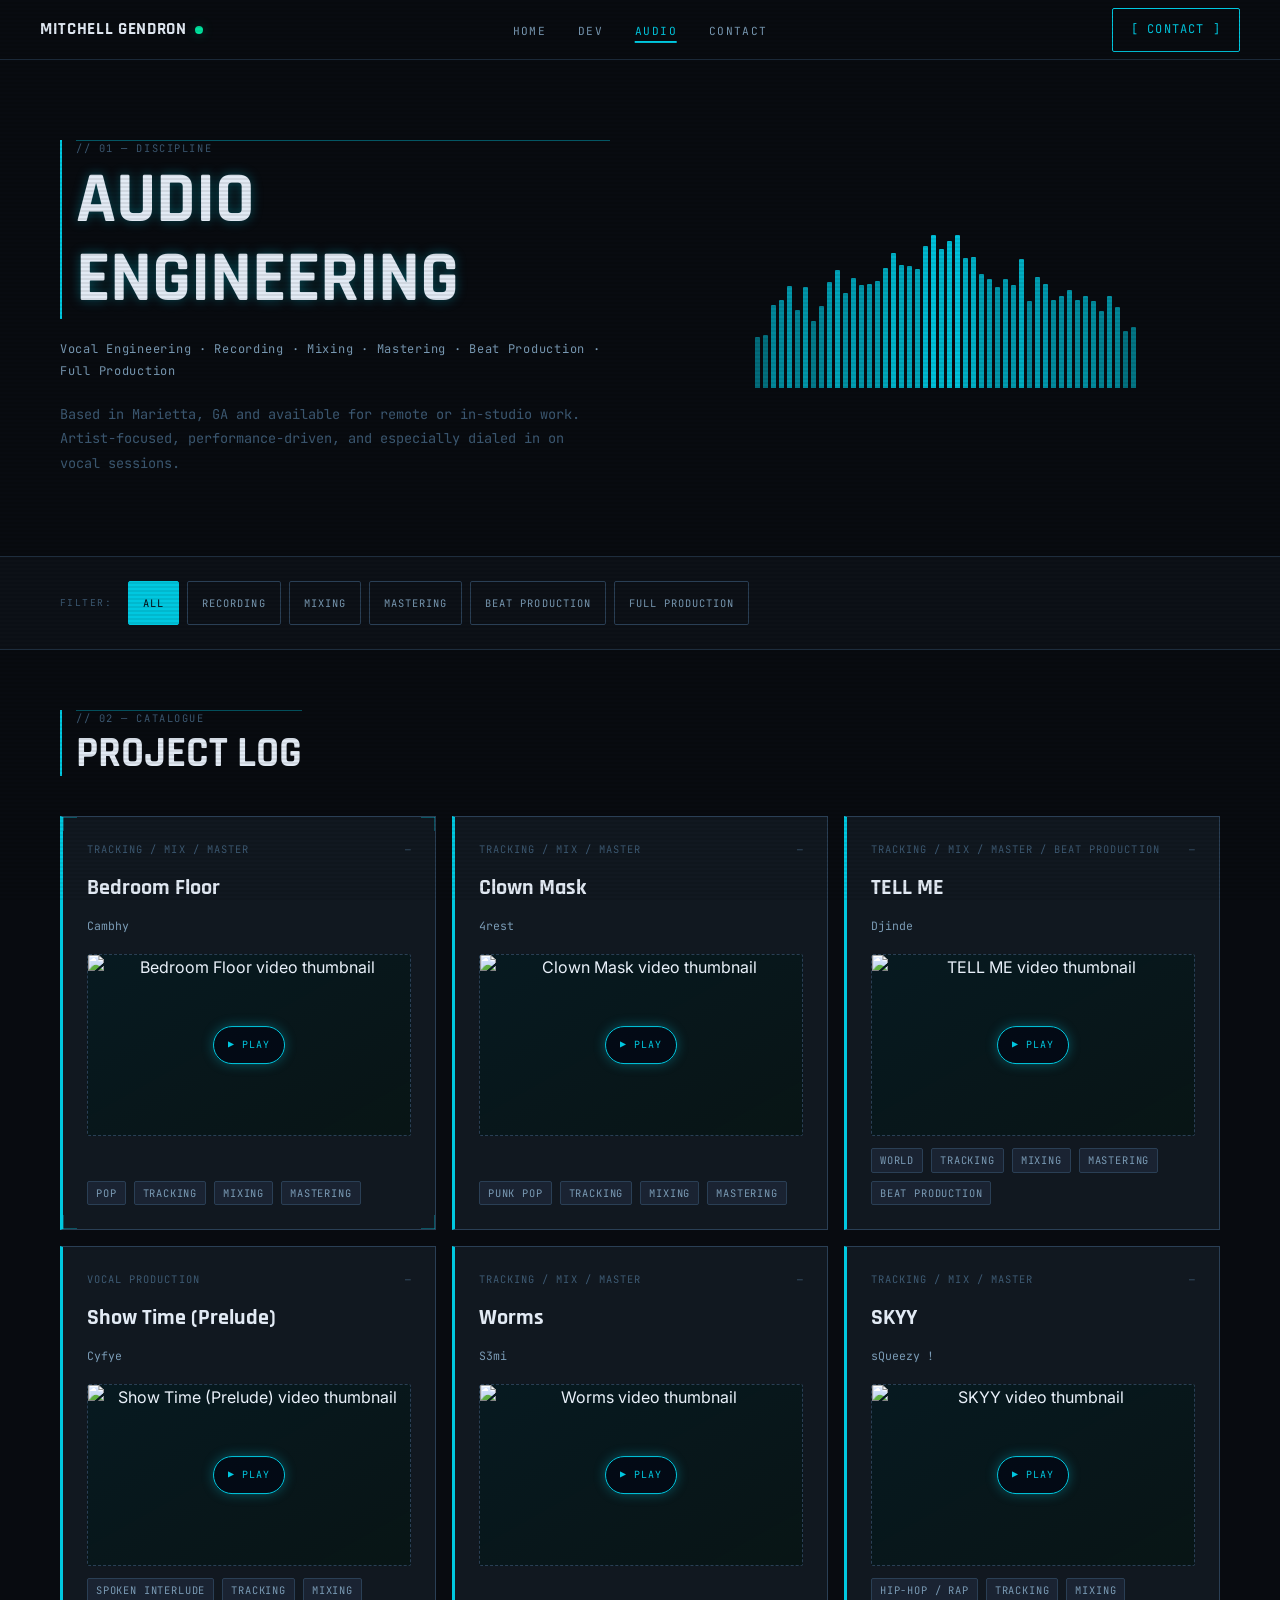
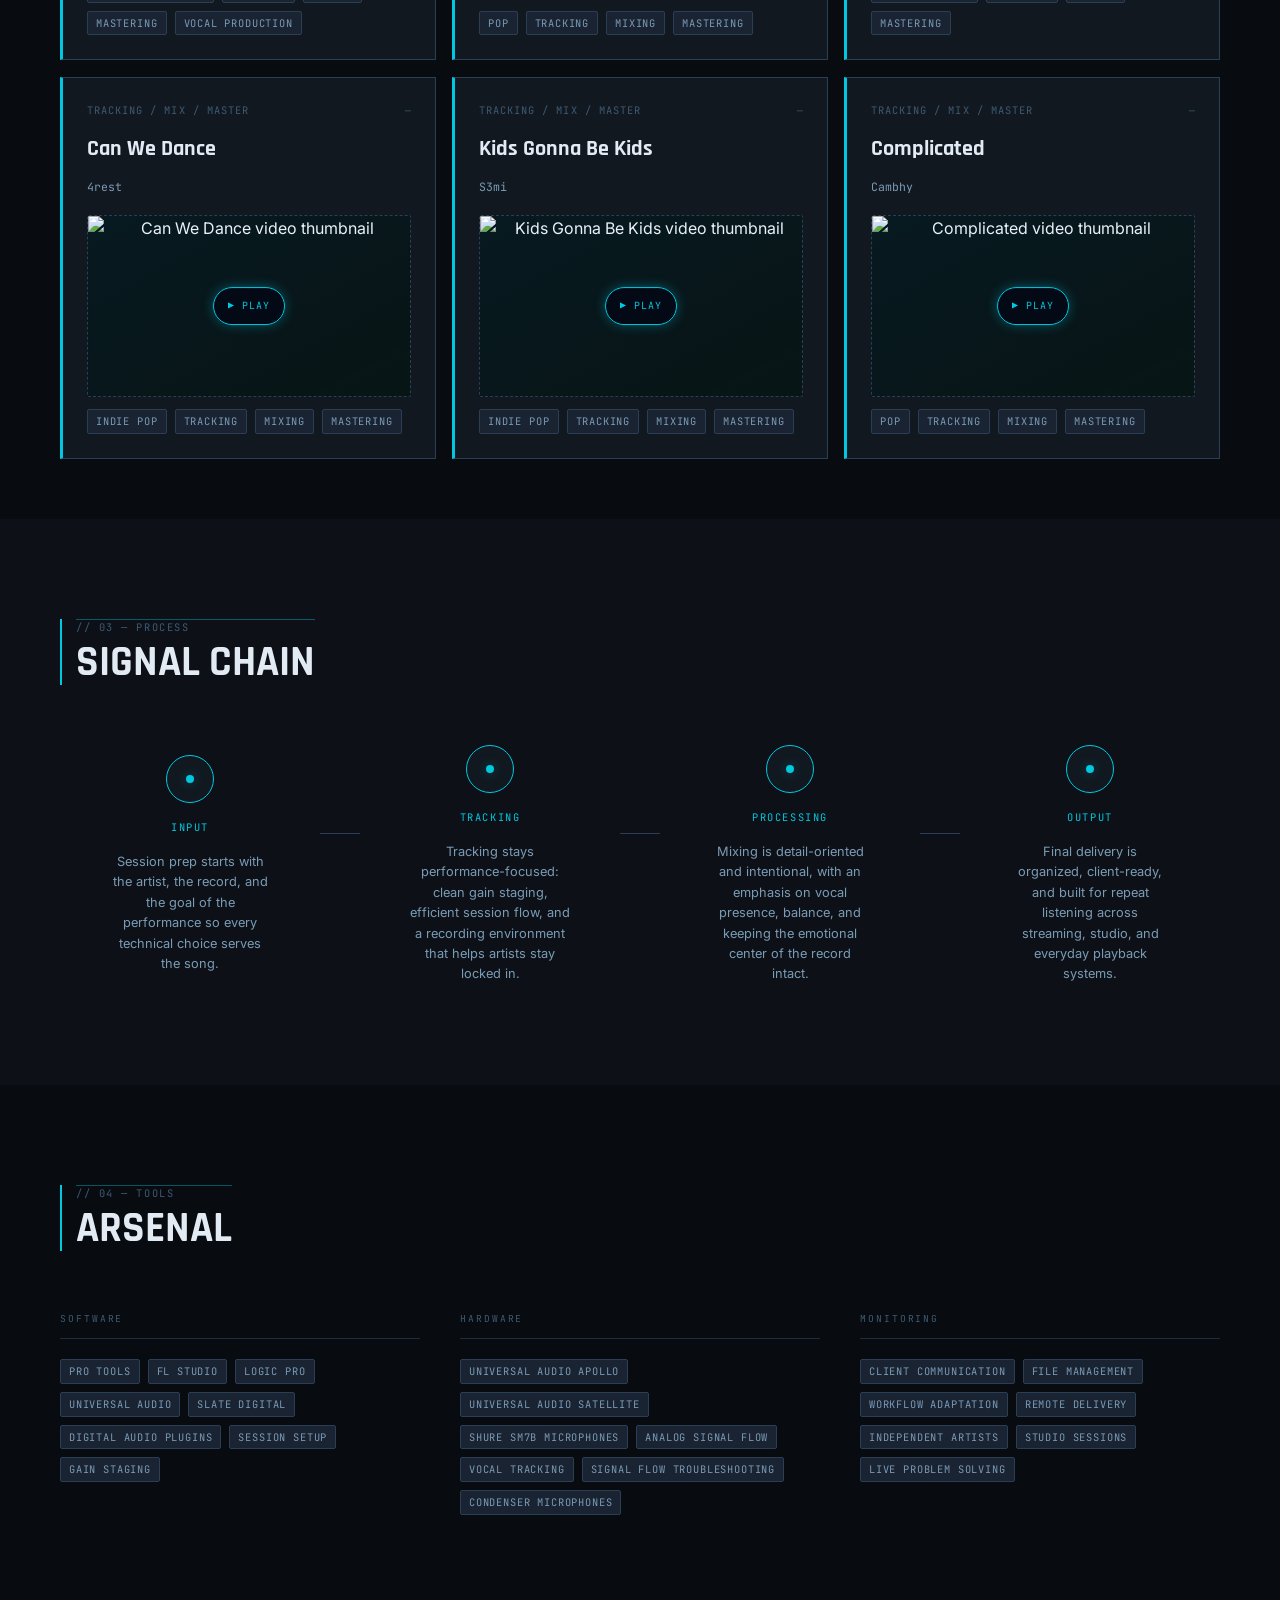
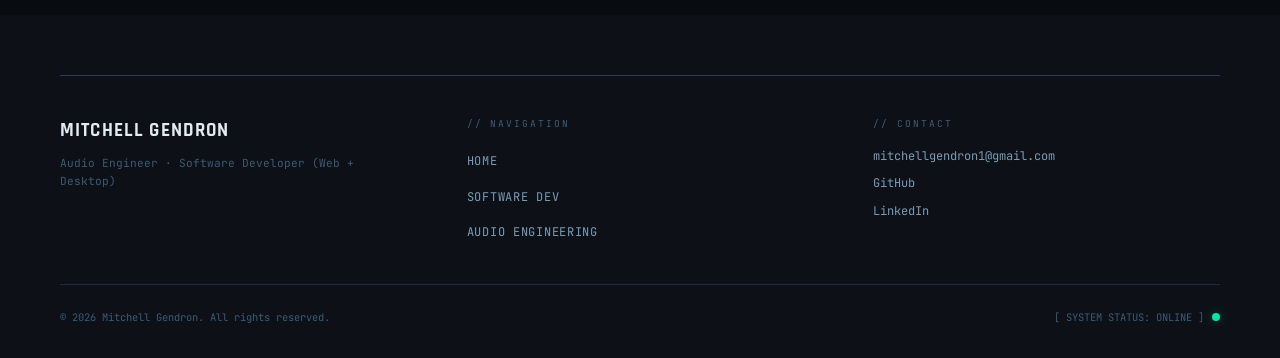
==== commit bf64168b: "Update portfolio content, favicon, and social metadata" ====
--- a/audio.html
+++ b/audio.html
@@ -7,6 +7,18 @@
   <title>Audio Engineering — Mitchell Gendron</title>
 
   <link rel="icon" type="image/svg+xml" href="favicon.svg">
+  <link rel="apple-touch-icon" href="favicon.svg">
+
+  <!-- Open Graph / Social Media -->
+  <meta property="og:type" content="website" />
+  <meta property="og:url" content="https://mitchellgendron.com/audio.html" />
+  <meta property="og:title" content="Audio Engineering — Mitchell Gendron" />
+  <meta property="og:description" content="Audio engineering work by Mitchell Gendron — vocal engineering, recording, mixing, mastering, beat production, and full production from Marietta, GA and remote." />
+  <meta property="og:image" content="https://mitchellgendron.com/favicon.svg" />
+  <meta name="twitter:card" content="summary" />
+  <meta name="twitter:title" content="Audio Engineering — Mitchell Gendron" />
+  <meta name="twitter:description" content="Audio engineering work by Mitchell Gendron — vocal engineering, recording, mixing, mastering, beat production, and full production from Marietta, GA and remote." />
+
   <link rel="stylesheet" href="css/tokens.css" />
   <link rel="stylesheet" href="css/fx.css" />
   <link rel="stylesheet" href="css/motion.css" />
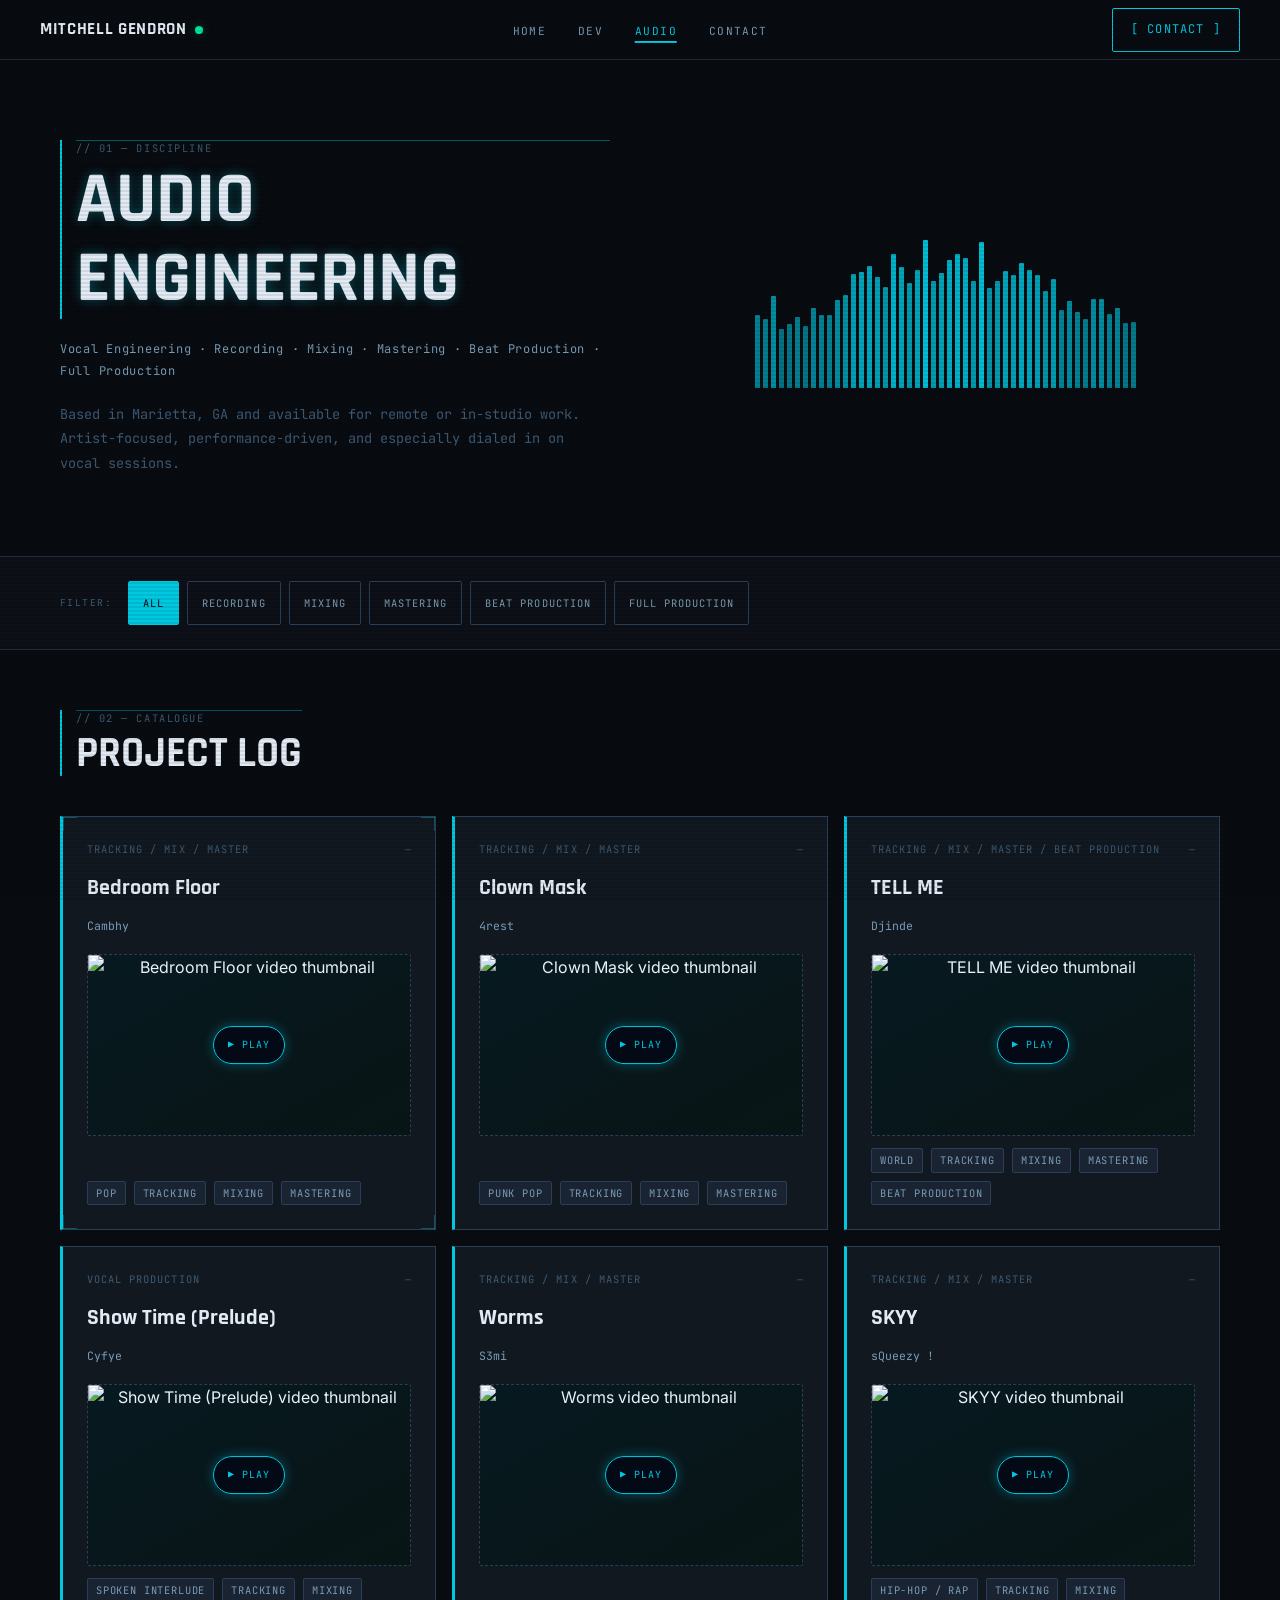
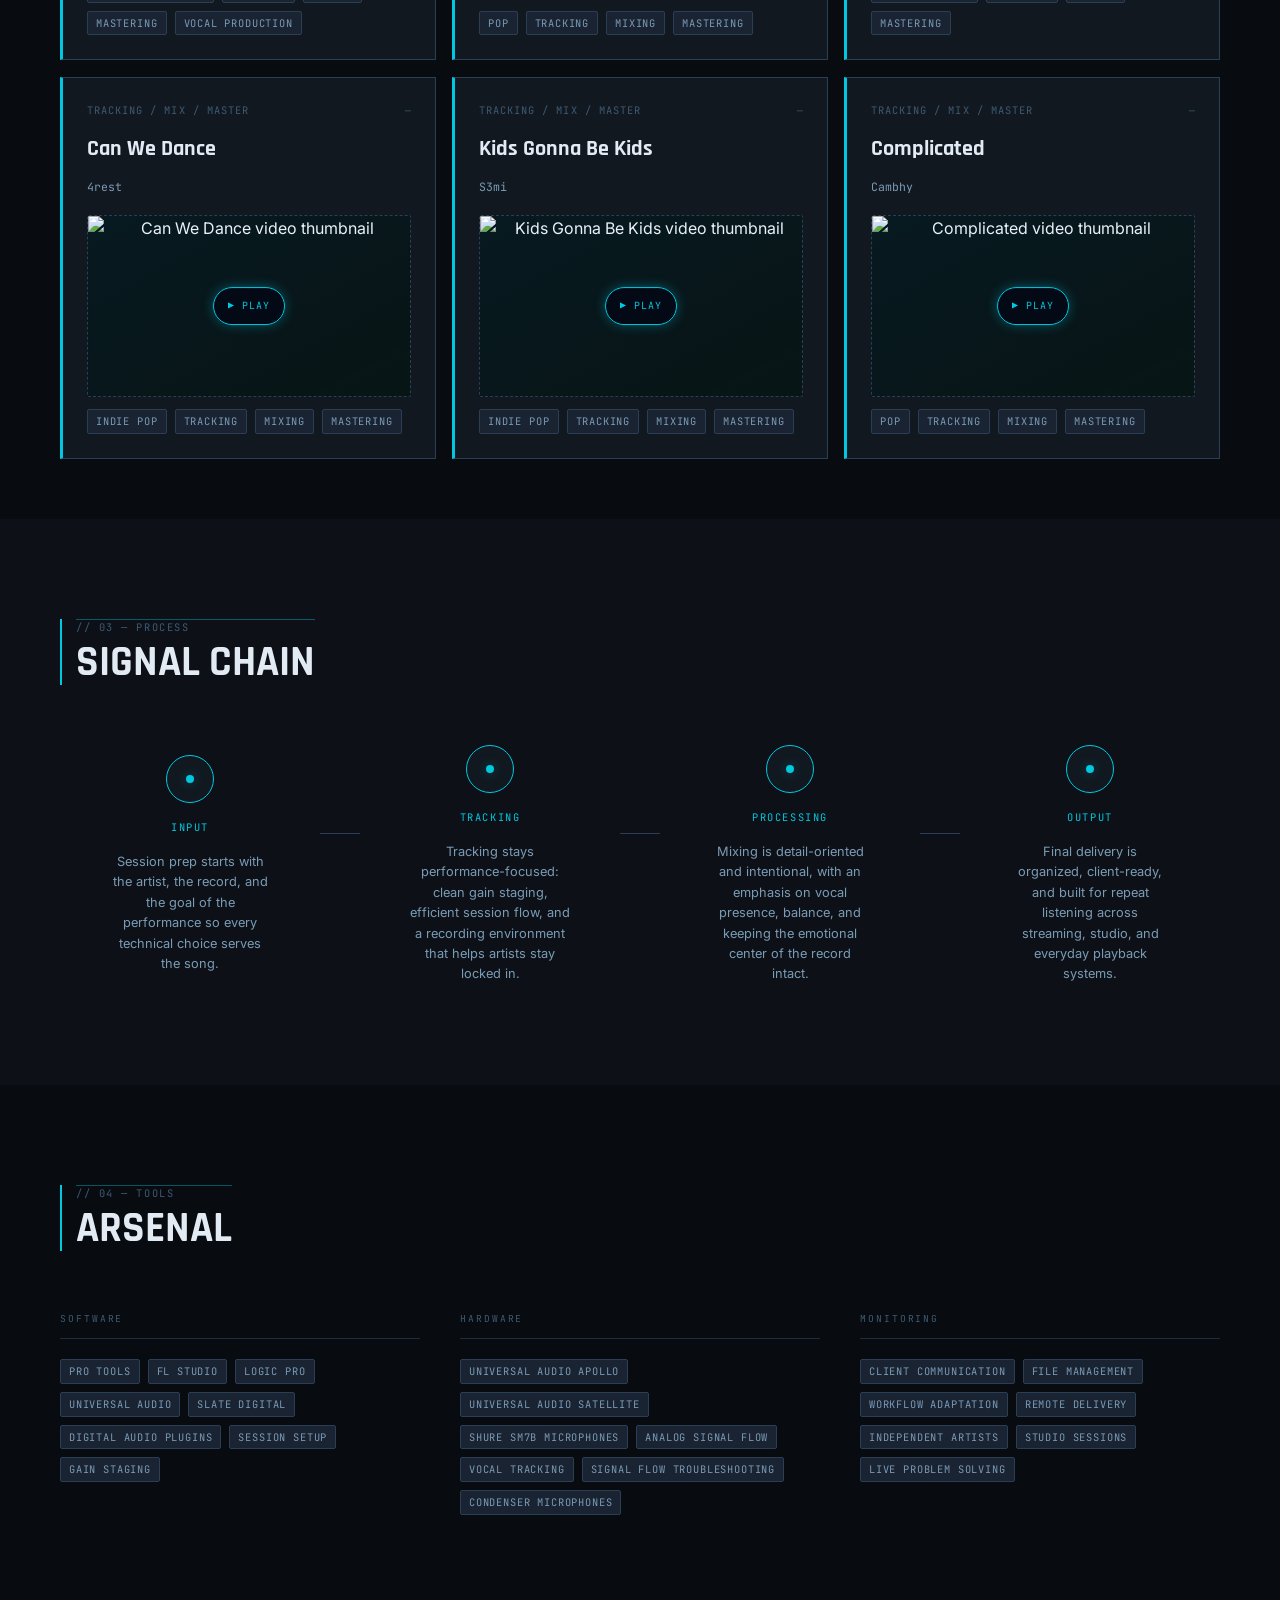
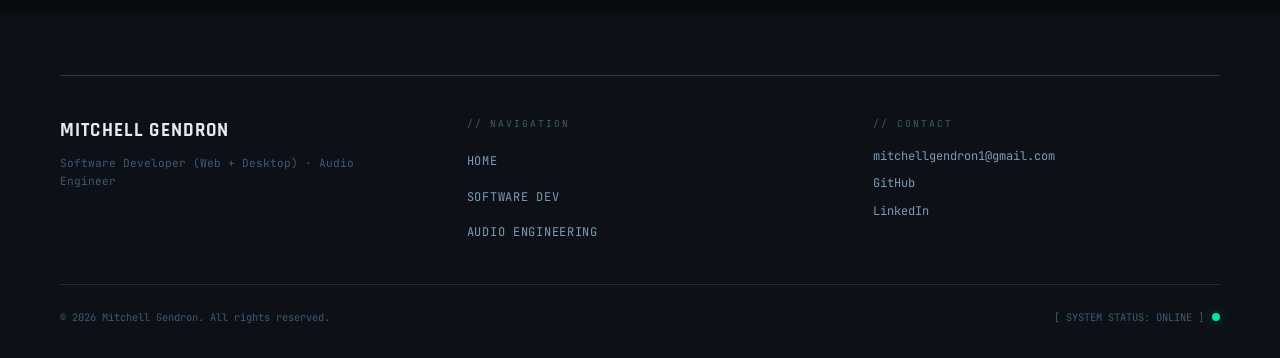
==== commit 2852f336: "Fix iPhone tap behavior and update footer tagline order" ====
--- a/audio.html
+++ b/audio.html
@@ -416,7 +416,7 @@
       <div class="footer__grid" style="display:grid;grid-template-columns:1fr 1fr 1fr;gap:60px;margin:40px 0;">
         <div>
           <p class="footer__brand-name">Mitchell Gendron</p>
-          <p class="footer__tagline">Audio Engineer · Software Developer (Web + Desktop)</p>
+          <p class="footer__tagline">Software Developer (Web + Desktop) · Audio Engineer</p>
         </div>
         <nav aria-label="Footer navigation">
           <p class="footer__nav-label">// Navigation</p>
--- a/css/nav.css
+++ b/css/nav.css
@@ -129,11 +129,15 @@
   justify-content: center;
   gap: 40px;
   opacity: 0;
+  visibility: hidden;
+  pointer-events: none;
   transition: opacity var(--transition-med);
 }
 
 .nav__mobile-overlay.open {
   opacity: 1;
+  visibility: visible;
+  pointer-events: auto;
 }
 
 .nav__mobile-overlay ul {
--- a/css/audio.css
+++ b/css/audio.css
@@ -89,6 +89,7 @@
     color var(--transition-fast),
     border-color var(--transition-fast);
   min-height: 44px;
+  touch-action: manipulation;
 }
 
 .filter-btn:hover {
@@ -212,6 +213,7 @@
   cursor: pointer;
   position: relative;
   display: block;
+  touch-action: manipulation;
 }
 
 .project-card__embed-trigger:focus-visible {
